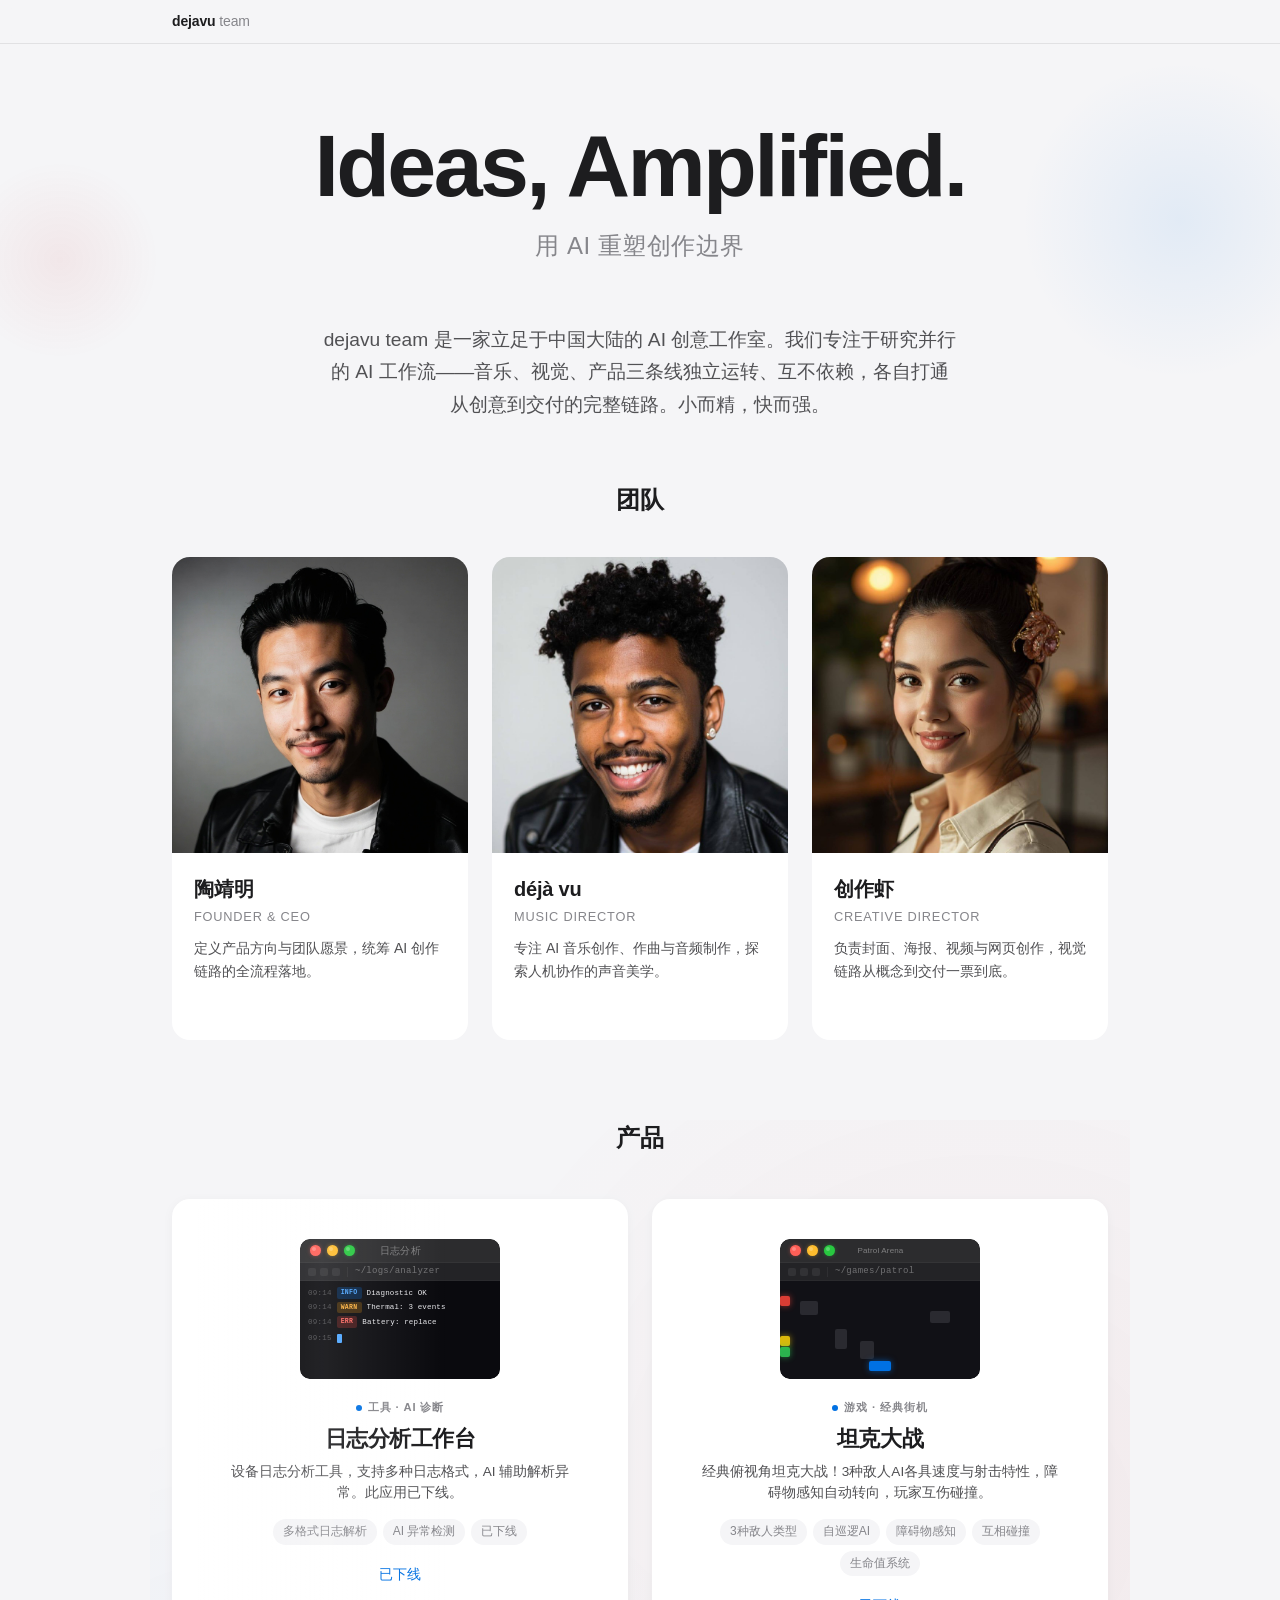
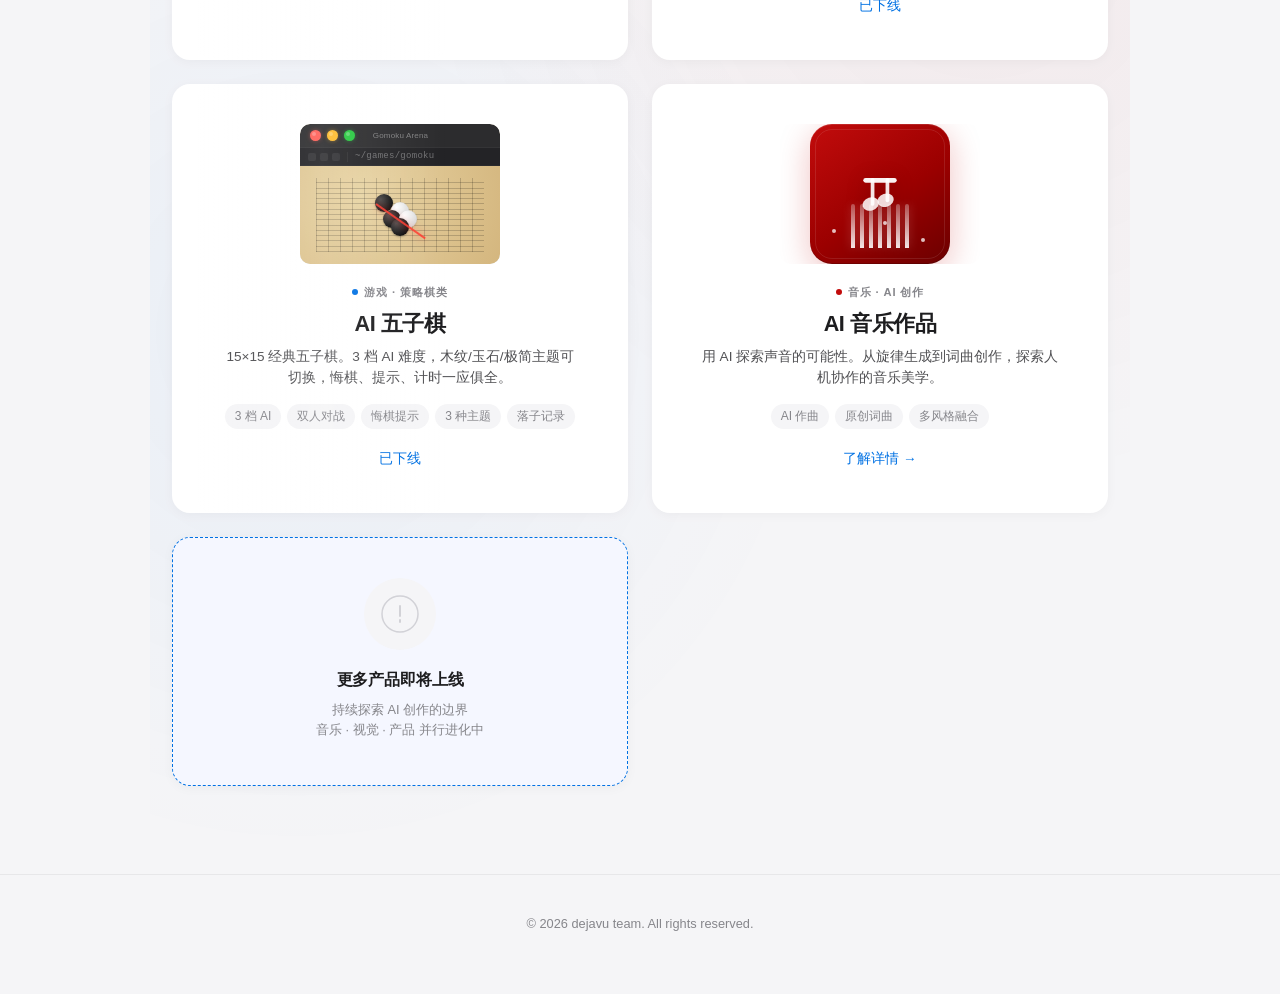
==== index.html @ a34de936 "fix: 移除日志分析产品中的 Apple 字样，标记已下线 - 产品名: Apple 日志分析工作台 → 日志分析工作台 - 窗口标题: Apple 日志分析 → 日志分析 - 描述中删除 Appl" ====
<!DOCTYPE html>
<html lang="zh-CN">
<head>
  <meta charset="UTF-8">
  <meta name="viewport" content="width=device-width, initial-scale=1.0">
  <title>dejavu team — 团队</title>
  <link rel="stylesheet" href="styles.css">
  <link rel="icon" href="data:image/svg+xml,<svg xmlns='http://www.w3.org/2000/svg' viewBox='0 0 100 100'><text y='.9em' font-size='90'>✨</text></svg>">
</head>
<body>

<header class="nav">
  <div class="nav-inner">
    <a class="nav-logo" href="#" id="back-link">dejavu<span class="nav-fade"> team</span></a>
  </div>
</header>

<main>

  <!-- ===== HERO ===== -->
  <section class="hero" id="page-hero">
    <div class="hero-content">
      <h1 class="hero-title">Ideas,&nbsp;Amplified.</h1>
      <p class="hero-subtitle">用 AI 重塑创作边界</p>
    </div>
  </section>

  <!-- ===== ABOUT ===== -->
  <section class="intro" id="page-intro">
    <div class="intro-text">
      <p>dejavu team 是一家立足于中国大陆的 AI 创意工作室。我们专注于研究并行的 AI 工作流——音乐、视觉、产品三条线独立运转、互不依赖，各自打通从创意到交付的完整链路。小而精，快而强。</p>
    </div>
  </section>

  <!-- ===== TEAM GRID ===== -->
  <section class="team" id="page-team">
    <h2 class="section-title">团队</h2>
    <div class="team-grid">

      <!-- 陶靖明 -->
      <div class="team-card" data-member="jingming">
        <div class="card-image">
          <div class="image-wrapper ceo-img"></div>
        </div>
        <div class="card-info">
          <h2 class="card-name">陶靖明</h2>
          <p class="card-role">Founder &amp; CEO</p>
          <p class="card-bio">定义产品方向与团队愿景，统筹 AI 创作链路的全流程落地。</p>
          <p class="card-cta">了解详情 →</p>
        </div>
      </div>

      <!-- 音乐虾 -->
      <div class="team-card" data-member="music">
        <div class="card-image">
          <div class="image-wrapper music-img"></div>
        </div>
        <div class="card-info">
          <h2 class="card-name">déjà vu</h2>
          <p class="card-role">Music Director</p>
          <p class="card-bio">专注 AI 音乐创作、作曲与音频制作，探索人机协作的声音美学。</p>
          <p class="card-cta">了解详情 →</p>
        </div>
      </div>

      <!-- 创作虾 -->
      <div class="team-card" data-member="creative">
        <div class="card-image">
          <div class="image-wrapper creative-img"></div>
        </div>
        <div class="card-info">
          <h2 class="card-name">创作虾</h2>
          <p class="card-role">Creative Director</p>
          <p class="card-bio">负责封面、海报、视频与网页创作，视觉链路从概念到交付一票到底。</p>
          <p class="card-cta">了解详情 →</p>
        </div>
      </div>

    </div>
  </section>

  <!-- ===== DETAIL VIEWS (hidden by default) ===== -->

  <!-- 陶靖明 Details -->
  <section class="detail-view" id="detail-jingming">
    <div class="detail-backdrop"></div>
    <div class="detail-card">
      <button class="detail-close" data-member="jingming">✕</button>
      <div class="detail-member-top">
        <div class="detail-member-img ceo-img"></div>
      </div>
      <div class="detail-content">
        <span class="detail-role-tag">Founder &amp; CEO</span>
        <h2 class="detail-name">陶靖明</h2>
        <p class="detail-bio">定义产品方向与团队愿景，统筹 AI 创作链路的全流程落地。</p>
        <div class="detail-abilities">
          <h3>核心能力</h3>
          <ul>
            <li><strong>产品策略</strong> — 从用户需求到产品定义，构建可落地的 AI 创作产品矩阵</li>
            <li><strong>团队管理</strong> — 统筹三线并行的 AI 创作团队，确保创意质量与交付效率</li>
            <li><strong>商务合作</strong> — 对外合作洽谈、品牌定位与市场策略制定</li>
            <li><strong>技术架构</strong> — AI 工具链选型与工作流设计，打通从创意到交付的全链路</li>
          </ul>
        </div>
      </div>
    </div>
  </section>

  <!-- 音乐虾 Details -->
  <section class="detail-view" id="detail-music">
    <div class="detail-backdrop"></div>
    <div class="detail-card">
      <button class="detail-close" data-member="music">✕</button>
      <div class="detail-member-top">
        <div class="detail-member-img music-img"></div>
      </div>
      <div class="detail-content">
        <span class="detail-role-tag">Music Director</span>
        <div class="detail-name-row">
          <h2 class="detail-name">déjà&nbsp;vu</h2>
          <a href="https://163cn.tv/51b9bJa" target="_blank" class="detail-name-link" title="网易云音乐">
            <span>🎵</span>
          </a>
        </div>
        <p class="detail-bio">专注 AI 音乐创作、作曲与音频制作，探索人机协作的声音美学。</p>
        <div class="detail-abilities">
          <h3>核心能力</h3>
          <ul>
            <li><strong>AI 作曲</strong> — 利用 MiniMax Music 等工具生成高质量原创配乐与歌曲</li>
            <li><strong>歌词创作</strong> — 中英文歌词编写，精准匹配旋律与情绪表达</li>
            <li><strong>音频后期</strong> — 音频剪辑、混音、母带处理，声音质感把控</li>
            <li><strong>风格融合</strong> — 从古典到电子、从流行到氛围，多风格音乐创作能力</li>
          </ul>
        </div>
      </div>
    </div>
  </section>

  <!-- 创作虾 Details -->
  <section class="detail-view" id="detail-creative">
    <div class="detail-backdrop"></div>
    <div class="detail-card">
      <button class="detail-close" data-member="creative">✕</button>
      <div class="detail-member-top">
        <div class="detail-member-img creative-img"></div>
      </div>
      <div class="detail-content">
        <span class="detail-role-tag">Creative Director</span>
        <h2 class="detail-name">创作虾</h2>
        <p class="detail-bio">负责封面、海报、视频与网页创作，视觉链路从概念到交付一票到底。</p>
        <div class="detail-abilities">
          <h3>核心能力</h3>
          <ul>
            <li><strong>AI 图像生成</strong> — 封面、海报、产品图，参考图驱动的高质量生图与编辑</li>
            <li><strong>视频创作</strong> — Hailuo 视频生成，从 prompt 到成片一站式交付</li>
            <li><strong>网页制作</strong> — 高级感静态页面、落地页，直接部署到 GitHub Pages</li>
            <li><strong>小红书发布</strong> — 图文内容创作到平台发布全流程自动化</li>
          </ul>
        </div>
      </div>
    </div>
  </section>

  <!-- ===== PRODUCTS ===== -->
  <section class="products">
    <h2 class="section-title">产品</h2>
    <div class="product-carousel">
      <!-- 日志分析工作台（已下线） -->
      <div class="product-card product-card-disabled" onclick="alert('此应用已下线')" style="cursor:pointer">
        <div class="product-mockup">
          <div class="product-window">
            <!-- macOS Big Sur+ Title Bar -->
            <div class="window-bar">
              <span class="window-dot dot-red"></span>
              <span class="window-dot dot-yellow"></span>
              <span class="window-dot dot-green"></span>
              <span class="window-title">日志分析</span>
              <span class="window-bar-spacer"></span>
            </div>
            <!-- Toolbar -->
            <div class="window-toolbar">
              <span class="toolbar-btn"></span>
              <span class="toolbar-btn"></span>
              <span class="toolbar-btn"></span>
              <span class="toolbar-sep"></span>
              <span class="toolbar-path">~/logs/analyzer</span>
            </div>
            <!-- Clean Terminal Log UI -->
            <div class="win-log">
              <div class="win-log-line">
                <span class="log-ts">09:14</span>
                <span class="log-badge log-badge-info">INFO</span>
                <span class="log-msg">Diagnostic OK</span>
              </div>
              <div class="win-log-line">
                <span class="log-ts">09:14</span>
                <span class="log-badge log-badge-warn">WARN</span>
                <span class="log-msg">Thermal: 3 events</span>
              </div>
              <div class="win-log-line">
                <span class="log-ts">09:14</span>
                <span class="log-badge log-badge-err">ERR</span>
                <span class="log-msg">Battery: replace</span>
              </div>
              <div class="win-log-line win-log-line-cursor">
                <span class="log-ts">09:15</span>
                <span class="log-cursor"></span>
              </div>
            </div>
          </div>
        </div>
        <div class="product-tag">
          <span class="product-tag-dot"></span>
          工具 · AI 诊断
        </div>
        <h2 class="product-name">日志分析工作台</h2>
        <p class="product-desc">设备日志分析工具，支持多种日志格式，AI 辅助解析异常。此应用已下线。</p>
        <div class="product-features">
          <span>多格式日志解析</span>
          <span>AI 异常检测</span>
          <span>已下线</span>
        </div>
        <span class="product-cta product-cta-disabled">已下线</span>
      </div>

      <!-- AI 敌人巡逻游戏 -->
      <a href="game.html" target="_blank" class="product-card" id="patrol-game-card">
        <div class="product-mockup">
          <div class="product-window patrol-window">
            <div class="window-bar">
              <span class="window-dot dot-red"></span>
              <span class="window-dot dot-yellow"></span>
              <span class="window-dot dot-green"></span>
              <span class="window-title">Patrol Arena</span>
              <span class="window-bar-spacer"></span>
            </div>
            <div class="window-toolbar">
              <span class="toolbar-btn"></span>
              <span class="toolbar-btn"></span>
              <span class="toolbar-btn"></span>
              <span class="toolbar-sep"></span>
              <span class="toolbar-path">~/games/patrol</span>
            </div>
            <div class="patrol-arena">
              <!-- 障碍物 -->
              <div class="obstacle obs-1"></div>
              <div class="obstacle obs-2"></div>
              <div class="obstacle obs-3"></div>
              <div class="obstacle obs-4"></div>
              <!-- 玩家基地 -->
              <div class="player-base"></div>
              <!-- 3种敌人 -->
              <div class="enemy-unit enemy-fast"></div>
              <div class="enemy-unit enemy-med"></div>
              <div class="enemy-unit enemy-slow"></div>
            </div>
          </div>
        </div>
        <div class="product-tag">
          <span class="product-tag-dot"></span>
          游戏 · 经典街机
        </div>
        <h2 class="product-name">坦克大战</h2>
        <p class="product-desc">经典俯视角坦克大战！3种敌人AI各具速度与射击特性，障碍物感知自动转向，玩家互伤碰撞。</p>
        <div class="product-features">
          <span>3种敌人类型</span>
          <span>自巡逻AI</span>
          <span>障碍物感知</span>
          <span>互相碰撞</span>
          <span>生命值系统</span>
        </div>
        <span class="product-cta product-cta-disabled">已下线</span>
      </a>

      <!-- AI 五子棋 -->
      <a href="wuziqi/" target="_blank" class="product-card" id="gomoku-card">
        <div class="product-mockup">
          <div class="product-window gomoku-window">
            <div class="window-bar">
              <span class="window-dot dot-red"></span>
              <span class="window-dot dot-yellow"></span>
              <span class="window-dot dot-green"></span>
              <span class="window-title">Gomoku Arena</span>
              <span class="window-bar-spacer"></span>
            </div>
            <div class="window-toolbar">
              <span class="toolbar-btn"></span>
              <span class="toolbar-btn"></span>
              <span class="toolbar-btn"></span>
              <span class="toolbar-sep"></span>
              <span class="toolbar-path">~/games/gomoku</span>
            </div>
            <div class="gomoku-arena">
              <!-- 棋盘网格（15x15 简化预览） -->
              <div class="g-grid"></div>
              <!-- 棋子 -->
              <div class="g-piece g-piece-b" style="top:38%;left:42%"></div>
              <div class="g-piece g-piece-w" style="top:46%;left:50%"></div>
              <div class="g-piece g-piece-b" style="top:54%;left:46%"></div>
              <div class="g-piece g-piece-w" style="top:54%;left:54%"></div>
              <div class="g-piece g-piece-b" style="top:62%;left:50%"></div>
              <!-- 胜利高亮 -->
              <div class="g-win-line"></div>
            </div>
          </div>
        </div>
        <div class="product-tag">
          <span class="product-tag-dot"></span>
          游戏 · 策略棋类
        </div>
        <h2 class="product-name">AI 五子棋</h2>
        <p class="product-desc">15×15 经典五子棋。3 档 AI 难度，木纹/玉石/极简主题可切换，悔棋、提示、计时一应俱全。</p>
        <div class="product-features">
          <span>3 档 AI</span>
          <span>双人对战</span>
          <span>悔棋提示</span>
          <span>3 种主题</span>
          <span>落子记录</span>
        </div>
        <span class="product-cta product-cta-disabled">已下线</span>
      </a>

      <!-- AI 音乐作品 -->
      <div class="product-card product-card-music" id="music-product-card">
        <div class="product-mockup">
          <div class="music-icon-frame">
            <div class="music-glow-ring"></div>
            <div class="music-eq-bars">
              <div class="eq-bar"></div>
              <div class="eq-bar"></div>
              <div class="eq-bar"></div>
              <div class="eq-bar"></div>
              <div class="eq-bar"></div>
              <div class="eq-bar"></div>
              <div class="eq-bar"></div>
            </div>
            <svg class="music-note-icon" viewBox="0 0 56 56" fill="none" xmlns="http://www.w3.org/2000/svg">
              <rect x="10" y="14" width="36" height="5" rx="2.5" fill="white" opacity="0.95"/>
              <rect x="18" y="14" width="4" height="30" rx="2" fill="white" opacity="0.9"/>
              <ellipse cx="18" cy="42" rx="9" ry="7" fill="white" opacity="0.85" transform="rotate(-18 18 42)"/>
              <rect x="34" y="14" width="4" height="26" rx="2" fill="white" opacity="0.9"/>
              <ellipse cx="34" cy="38" rx="9" ry="7" fill="white" opacity="0.85" transform="rotate(-18 34 38)"/>
            </svg>
            <div class="music-particle p1"></div>
            <div class="music-particle p2"></div>
            <div class="music-particle p3"></div>
          </div>
        </div>
        <div class="product-tag">
          <span class="product-tag-dot product-tag-dot-music"></span>
          音乐 · AI 创作
        </div>
        <h2 class="product-name">AI 音乐作品</h2>
        <p class="product-desc">用 AI 探索声音的可能性。从旋律生成到词曲创作，探索人机协作的音乐美学。</p>
        <div class="product-features">
          <span>AI 作曲</span>
          <span>原创词曲</span>
          <span>多风格融合</span>
        </div>
        <span class="product-cta">了解详情 →</span>
      </div>

      <!-- 更多产品即将上线 -->
      <div class="product-card product-coming-soon" id="product-coming-soon">
        <div class="coming-soon-icon">
          <svg width="40" height="40" viewBox="0 0 40 40" fill="none" xmlns="http://www.w3.org/2000/svg">
            <circle cx="20" cy="20" r="18" stroke="#d2d2d7" stroke-width="1.5"/>
            <path d="M20 12v10M20 26v2" stroke="#d2d2d7" stroke-width="2" stroke-linecap="round"/>
          </svg>
        </div>
        <div class="coming-soon-label">更多产品即将上线</div>
        <p class="coming-soon-desc">持续探索 AI 创作的边界<br>音乐 · 视觉 · 产品 并行进化中</p>
      </div>
    </div>
  </section>

  <!-- Music Product Detail Modal -->
  <section class="detail-view" id="detail-music-product">
    <div class="detail-backdrop"></div>
    <div class="detail-card detail-card-music">
      <button class="detail-close detail-close-music">✕</button>
      <div class="music-modal-header">
        <div class="music-modal-header-left">
          <span class="detail-role-tag">Music · AI 创作</span>
          <h2 class="detail-name music-modal-name">AI 音乐作品</h2>
          <p class="music-modal-bio">déjà vu 是 dejavu team 的 AI 音乐创作引擎。从旋律生成到混音母带，全流程 AI 驱动，人类审美把关。</p>
        </div>
        <div class="music-modal-header-right">
          <a href="https://163cn.tv/51b9bJa" target="_blank" class="music-netease-link">
            <span class="music-netease-icon">🎵</span>
            <span>网易云音乐 · déjà vu</span>
            <span class="music-netease-arrow">→</span>
          </a>
        </div>
      </div>

      <div class="music-modal-abilities">
        <div class="ability-item">
          <span class="ability-icon">🎼</span>
          <span class="ability-label">AI 作曲</span>
        </div>
        <div class="ability-item">
          <span class="ability-icon">✍️</span>
          <span class="ability-label">歌词创作</span>
        </div>
        <div class="ability-item">
          <span class="ability-icon">🎛️</span>
          <span class="ability-label">混音母带</span>
        </div>
        <div class="ability-item">
          <span class="ability-icon">🎨</span>
          <span class="ability-label">多风格融合</span>
        </div>
      </div>

      <h3 class="discog-section-title">代表作品</h3>
      <div class="discography-grid">
        <a href="https://163cn.tv/5214wIU" target="_blank" class="discog-card">
          <div class="discog-img discog-departure"></div>
          <div class="discog-play-icon"></div>
          <div class="discog-info">
            <h4>Departure Sounds</h4>
            <span class="discog-type">单曲</span>
          </div>
        </a>
        <a href="https://163cn.tv/521gtxn" target="_blank" class="discog-card">
          <div class="discog-img discog-walls"></div>
          <div class="discog-play-icon"></div>
          <div class="discog-info">
            <h4>The Walls I Built</h4>
            <span class="discog-type">单曲</span>
          </div>
        </a>
        <a href="https://163cn.tv/521OgP4" target="_blank" class="discog-card">
          <div class="discog-img discog-goodnight"></div>
          <div class="discog-play-icon"></div>
          <div class="discog-info">
            <h4>Goodnight City</h4>
            <span class="discog-type">单曲</span>
          </div>
        </a>
        <a href="https://163cn.tv/521iSKJ" target="_blank" class="discog-card">
          <div class="discog-img discog-2am"></div>
          <div class="discog-play-icon"></div>
          <div class="discog-info">
            <h4>2AM in the District</h4>
            <span class="discog-type">单曲</span>
          </div>
        </a>
        <a href="https://163cn.tv/5217kZL" target="_blank" class="discog-card">
          <div class="discog-img discog-mysoul"></div>
          <div class="discog-play-icon"></div>
          <div class="discog-info">
            <h4>My Soul</h4>
            <span class="discog-type">专辑</span>
          </div>
        </a>
        <a href="https://163cn.tv/522lMmx" target="_blank" class="discog-card">
          <div class="discog-img discog-goldenhour"></div>
          <div class="discog-play-icon"></div>
          <div class="discog-info">
            <h4>Goldenhour</h4>
            <span class="discog-type">专辑</span>
          </div>
        </a>
      </div>
    </div>
  </section>

  <footer class="footer">
    <p>© 2026 dejavu team. All rights reserved.</p>
  </footer>
</main>

<script src="script.js"></script>
</body>
</html>
---- styles.css ----
/* === Reset & Base === */
*, *::before, *::after {
  margin: 0;
  padding: 0;
  box-sizing: border-box;
}

html {
  font-size: 16px;
  -webkit-font-smoothing: antialiased;
  -moz-osx-font-smoothing: grayscale;
  scroll-behavior: smooth;
}

body {
  font-family: -apple-system, BlinkMacSystemFont, "SF Pro Display", "SF Pro Text", "Helvetica Neue", Arial, sans-serif;
  background: #f5f5f7;
  color: #1d1d1f;
  line-height: 1.47059;
  overflow-x: hidden;
}

/* === Navigation === */
.nav {
  position: fixed;
  top: 0;
  left: 0;
  right: 0;
  height: 44px;
  background: rgba(245, 245, 247, 0.92);
  backdrop-filter: saturate(180%) blur(20px);
  -webkit-backdrop-filter: saturate(180%) blur(20px);
  z-index: 1000;
  border-bottom: 1px solid rgba(0, 0, 0, 0.08);
}

.nav-inner {
  max-width: 980px;
  margin: 0 auto;
  height: 100%;
  display: flex;
  align-items: center;
  padding: 0 22px;
}

.nav-logo {
  font-size: 14px;
  font-weight: 600;
  letter-spacing: -0.01em;
  color: #1d1d1f;
  text-decoration: none;
}

.nav-fade {
  color: #86868b;
  font-weight: 400;
}



/* === Hero ambient floating orbs === */
.hero::before,
.hero::after {
  content: '';
  position: absolute;
  border-radius: 50%;
  pointer-events: none;
  z-index: 0;
}

.hero::before {
  width: 320px;
  height: 320px;
  top: 60px;
  right: -60px;
  background: radial-gradient(circle, rgba(0,113,227,0.08) 0%, transparent 70%);
  animation: heroOrbFloat1 8s ease-in-out infinite;
}

.hero::after {
  width: 200px;
  height: 200px;
  top: 160px;
  left: -40px;
  background: radial-gradient(circle, rgba(194,12,12,0.06) 0%, transparent 70%);
  animation: heroOrbFloat2 10s ease-in-out infinite;
}

@keyframes heroOrbFloat1 {
  0%, 100% { transform: translate(0, 0) scale(1); }
  50%       { transform: translate(-12px, 18px) scale(1.05); }
}

@keyframes heroOrbFloat2 {
  0%, 100% { transform: translate(0, 0) scale(1); }
  50%       { transform: translate(10px, -14px) scale(0.95); }
}
/* === Hero === */
.hero {
  padding-top: 120px;
  padding-bottom: 40px;
  text-align: center;
}

.hero-content {
  max-width: 800px;
  margin: 0 auto;
  padding: 0 22px;
  opacity: 0;
  animation: fadeUp 1s ease 0.2s forwards;
}

.hero-title {
  font-size: clamp(3rem, 8vw, 5.5rem);
  font-weight: 700;
  letter-spacing: -0.03em;
  line-height: 1.05;
  color: #1d1d1f;
  margin-bottom: 16px;
}

.hero-subtitle {
  font-size: clamp(1.1rem, 2.5vw, 1.5rem);
  font-weight: 400;
  color: #86868b;
  letter-spacing: 0.02em;
}

/* === Intro === */
.intro {
  padding: 20px 22px 60px;
  max-width: 680px;
  margin: 0 auto;
  opacity: 0;
  animation: fadeUp 1s ease 0.4s forwards;
}

.intro-text p {
  font-size: 1.2rem;
  line-height: 1.7;
  color: #515154;
  text-align: center;
}

/* === Section Title === */
.section-title {
  text-align: center;
  font-size: 1.5rem;
  font-weight: 600;
  letter-spacing: 0.02em;
  color: #1d1d1f;
  margin-bottom: 40px;
}

/* === Team Grid === */
.team {
  max-width: 980px;
  margin: 0 auto;
  padding: 0 22px 80px;
}

.team-grid {
  display: grid;
  grid-template-columns: repeat(3, 1fr);
  gap: 24px;
}

.team-card {
  background: #ffffff;
  border-radius: 18px;
  overflow: hidden;
  transition: transform 0.3s ease, box-shadow 0.4s ease;
  cursor: pointer;
  opacity: 0;
  animation: fadeUp 0.8s ease forwards;
}

.team-card:nth-child(1) { animation-delay: 0.3s; }
.team-card:nth-child(2) { animation-delay: 0.5s; }
.team-card:nth-child(3) { animation-delay: 0.7s; }

.team-card:hover {
  transform: translateY(-4px);
  box-shadow: 0 8px 30px rgba(0, 0, 0, 0.08);
}

/* === Card Image === */
.card-image {
  width: 100%;
  aspect-ratio: 1 / 1;
  overflow: hidden;
  background: #e8e8ed;
}

.image-wrapper {
  width: 100%;
  height: 100%;
  background-size: cover;
  background-position: center;
  background-repeat: no-repeat;
  transition: transform 0.6s cubic-bezier(0.25, 0.1, 0.25, 1);
}

.team-card:hover .image-wrapper {
  transform: scale(1.03);
}

.ceo-img { background-image: url('ceo.jpg'); }
.music-img { background-image: url('music.jpg'); }
.creative-img { background-image: url('creative.jpg'); }

/* === Card Info === */
.card-info {
  padding: 22px 22px 26px;
}

.card-name {
  font-size: 1.25rem;
  font-weight: 600;
  letter-spacing: -0.01em;
  margin-bottom: 4px;
  color: #1d1d1f;
}

.card-role {
  font-size: 0.8rem;
  font-weight: 500;
  color: #86868b;
  letter-spacing: 0.06em;
  text-transform: uppercase;
  margin-bottom: 10px;
}

.card-bio {
  font-size: 0.88rem;
  line-height: 1.6;
  color: #515154;
  margin-bottom: 12px;
}

.card-cta {
  font-size: 0.85rem;
  font-weight: 500;
  color: #0071e3;
  opacity: 0;
  transform: translateX(-8px);
  transition: opacity 0.3s, transform 0.3s;
}

.team-card:hover .card-cta {
  opacity: 1;
  transform: translateX(0);
}

/* === Detail Views === */
.detail-view {
  position: fixed;
  top: 0;
  left: 0;
  right: 0;
  bottom: 0;
  z-index: 2000;
  display: none;
  align-items: center;
  justify-content: center;
}

.detail-view.active {
  display: flex;
}

.detail-backdrop {
  position: absolute;
  inset: 0;
  background: rgba(0, 0, 0, 0.5);
  backdrop-filter: blur(8px);
  -webkit-backdrop-filter: blur(8px);
}

.detail-card {
  position: relative;
  width: 90%;
  max-width: 780px;
  max-height: 85vh;
  background: #ffffff;
  border-radius: 24px;
  overflow-y: auto;
  box-shadow: 0 24px 60px rgba(0, 0, 0, 0.3);
  animation: modalIn 0.4s cubic-bezier(0.22, 1, 0.36, 1);
}

@keyframes modalIn {
  from {
    opacity: 0;
    transform: scale(0.92) translateY(20px);
  }
  to {
    opacity: 1;
    transform: scale(1) translateY(0);
  }
}

.detail-close {
  position: absolute;
  top: 16px;
  right: 16px;
  width: 36px;
  height: 36px;
  border-radius: 50%;
  border: none;
  background: rgba(0, 0, 0, 0.06);
  color: #1d1d1f;
  font-size: 1.1rem;
  cursor: pointer;
  z-index: 10;
  display: flex;
  align-items: center;
  justify-content: center;
  transition: background 0.2s;
}

.detail-close:hover {
  background: rgba(0, 0, 0, 0.12);
}

.detail-layout {
  display: none;
}

.detail-image {
  display: none;
}

.detail-member-top {
  width: 100%;
  max-height: 320px;
  overflow: hidden;
  background: #e8e8ed;
}

.detail-member-img {
  width: 100%;
  height: 320px;
  background-size: cover;
  background-position: center 20%;
  background-repeat: no-repeat;
}

.detail-content {
  padding: 40px 36px 40px 32px;
}

.detail-role-tag {
  display: inline-block;
  font-size: 0.75rem;
  font-weight: 600;
  color: #0071e3;
  letter-spacing: 0.08em;
  text-transform: uppercase;
  margin-bottom: 10px;
}

.detail-name {
  font-size: 1.8rem;
  font-weight: 700;
  letter-spacing: -0.02em;
  margin-bottom: 0;
  color: #1d1d1f;
}

.detail-name-row {
  display: flex;
  align-items: center;
  gap: 10px;
  margin-bottom: 12px;
}

.detail-name-link {
  display: inline-flex;
  align-items: center;
  justify-content: center;
  width: 36px;
  height: 36px;
  border-radius: 50%;
  background: #C20C0C;
  text-decoration: none;
  font-size: 1rem;
  transition: transform 0.2s, box-shadow 0.2s;
  flex-shrink: 0;
}

.detail-name-link:hover {
  transform: scale(1.08);
  box-shadow: 0 4px 14px rgba(194,12,12,0.35);
}

.detail-name-link-dark {
  background: #1d1d1f;
}

.detail-name-link-dark:hover {
  box-shadow: 0 4px 14px rgba(0,0,0,0.25);
}

.detail-bio {
  font-size: 1rem;
  line-height: 1.6;
  color: #515154;
  margin-bottom: 24px;
  padding-bottom: 20px;
  border-bottom: 1px solid #e8e8ed;
}

.detail-abilities h3 {
  font-size: 0.85rem;
  font-weight: 600;
  color: #86868b;
  letter-spacing: 0.04em;
  text-transform: uppercase;
  margin-bottom: 16px;
}

.detail-abilities ul {
  list-style: none;
  padding: 0;
}

.detail-abilities li {
  font-size: 0.9rem;
  line-height: 1.5;
  color: #515154;
  padding: 8px 0;
  border-bottom: 1px solid #f0f0f2;
}

.detail-abilities li:last-child {
  border-bottom: none;
}

.detail-abilities li strong {
  color: #1d1d1f;
  font-weight: 600;
}

/* === Products Section === */
.products {
  max-width: 980px;
  margin: 0 auto;
  padding: 0 22px 80px;
}

/* === Product Carousel === */
.product-carousel {
  display: flex;
  gap: 20px;
  overflow-x: auto;
  scroll-snap-type: x mandatory;
  scroll-behavior: smooth;
  -webkit-overflow-scrolling: touch;
  scrollbar-width: none;
  padding: 4px 4px 12px;
}

.product-carousel::-webkit-scrollbar {
  display: none;
}

/* === Product Card (white rounded card, matching team card) === */
/* shimmer sweep on hover */
.product-card::before {
  content: '';
  position: absolute;
  top: 0;
  left: -100%;
  width: 55%;
  height: 100%;
  background: linear-gradient(
    90deg,
    transparent 0%,
    rgba(255,255,255,0.1) 50%,
    transparent 100%
  );
  transition: left 0.5s ease;
  pointer-events: none;
  z-index: 2;
  border-radius: inherit;
}

.product-card:hover::before {
  left: 160%;
}

.product-card {
  position: relative;
  flex: 0 0 calc(100vw - 72px);
  max-width: 420px;
  scroll-snap-align: center;
  background: #ffffff;
  border-radius: 18px;
  padding: 32px 28px 36px;
  display: flex;
  flex-direction: column;
  align-items: center;
  text-align: center;
  cursor: pointer;
  text-decoration: none;
  box-shadow: 0 2px 12px rgba(0,0,0,0.04);
  transition: transform 0.3s ease, box-shadow 0.4s ease;
}

.product-card:active {
  transform: scale(0.98);
}

.product-card:hover {
  box-shadow: 0 8px 30px rgba(0,0,0,0.08);
  transform: translateY(-2px);
}

.product-card:active:hover {
  transform: scale(0.98);
}

.product-card:hover .product-mockup {
  transform: translateY(-3px) scale(1.02);
}

/* === Product Mockup (unified area) === */
.product-mockup {
  position: relative;
  overflow: hidden;
  border-radius: 10px;
  transition: transform 0.4s cubic-bezier(0.25, 0.46, 0.45, 0.94);
  width: 100%;
  max-width: 200px;
  height: 140px;
  margin: 0 auto 20px;
  display: flex;
  align-items: center;
  justify-content: center;
  flex-shrink: 0;
}

/* === macOS Big Sur+ Window === */
.product-window {
  width: 200px;
  height: 140px;
  max-width: 100%;
  background: #1c1c1e;
  border-radius: 10px;
  overflow: hidden;
  box-shadow:
    0 0 0 0.5px rgba(255,255,255,0.06),
    0 8px 32px rgba(0,0,0,0.28),
    0 2px 8px rgba(0,0,0,0.18);
  display: flex;
  flex-direction: column;
}

/* === Title Bar === */
.window-bar {
  height: 24px;
  background: #2c2c2e;
  display: flex;
  align-items: center;
  padding: 0 10px;
  gap: 6px;
  flex-shrink: 0;
  border-bottom: 1px solid rgba(255,255,255,0.04);
  position: relative;
}

/* Traffic lights */
.window-dot {
  width: 11px;
  height: 11px;
  border-radius: 50%;
  flex-shrink: 0;
  position: relative;
  transition: filter 0.15s;
}

.window-dot:hover { filter: brightness(0.85); }

.dot-red    { background: #ff5f57; box-shadow: 0 0 4px rgba(255,95,87,0.4); }
.dot-yellow { background: #febc2e; box-shadow: 0 0 4px rgba(254,188,46,0.4); }
.dot-green  { background: #28c840; box-shadow: 0 0 4px rgba(40,200,64,0.4); }

/* Traffic light inner highlight */
.window-dot::after {
  content: '';
  position: absolute;
  top: 2px;
  left: 2px;
  width: 4px;
  height: 4px;
  border-radius: 50%;
  background: rgba(255,255,255,0.25);
}

/* Window title (centered, Apple style) */
.window-title {
  flex: 1;
  text-align: center;
  font-size: 10px;
  font-weight: 500;
  color: rgba(255,255,255,0.4);
  letter-spacing: 0.02em;
  pointer-events: none;
  user-select: none;
}

/* Traffic light spacer on right for balance */
.window-bar-spacer {
  width: 44px;
  flex-shrink: 0;
}

/* === Window Toolbar === */
.window-toolbar {
  height: 18px;
  background: #232326;
  display: flex;
  align-items: center;
  padding: 0 8px;
  gap: 4px;
  flex-shrink: 0;
  border-bottom: 1px solid rgba(255,255,255,0.03);
}

.toolbar-btn {
  width: 8px;
  height: 8px;
  border-radius: 2px;
  background: rgba(255,255,255,0.07);
}

.toolbar-sep {
  width: 1px;
  height: 10px;
  background: rgba(255,255,255,0.06);
  margin: 0 3px;
}

.toolbar-path {
  font-size: 9px;
  color: rgba(255,255,255,0.35);
  letter-spacing: 0.03em;
  font-family: 'SF Mono', 'Menlo', monospace;
}

/* === Window Content (terminal) === */
.window-content {
  flex: 1;
  padding: 6px 8px;
  display: flex;
  flex-direction: column;
  gap: 2px;
  overflow: hidden;
  background: #0d0d0d;
  position: relative;
}

/* Scanline overlay for depth — disabled on small mockup, kept for larger frames */
.window-content.has-scanlines::after {
  content: '';
  position: absolute;
  inset: 0;
  background: repeating-linear-gradient(
    0deg,
    transparent,
    transparent 2px,
    rgba(0,0,0,0.03) 2px,
    rgba(0,0,0,0.03) 4px
  );
  pointer-events: none;
}

.window-panel {
  border-radius: 4px;
}

/* === Clean Terminal Log UI === */
.win-log {
  flex: 1;
  background: #0a0a0e;
  padding: 6px 0 4px;
  display: flex;
  flex-direction: column;
  gap: 3px;
  overflow: hidden;
  font-family: 'SF Mono', 'Menlo', 'Courier New', monospace;
}

.win-log-line {
  display: flex;
  align-items: center;
  gap: 5px;
  padding: 0 8px;
  animation: logFadeIn 0.4s ease forwards;
  opacity: 0;
}

.win-log-line:nth-child(1) { animation-delay: 0.2s; opacity: 1; }
.win-log-line:nth-child(2) { animation-delay: 0.6s; opacity: 1; }
.win-log-line:nth-child(3) { animation-delay: 1.0s; opacity: 1; }
.win-log-line:nth-child(4) { animation-delay: 1.4s; opacity: 1; }

@keyframes logFadeIn {
  from { opacity: 0; transform: translateY(2px); }
  to   { opacity: 1; transform: translateY(0); }
}

.log-ts {
  font-size: 7.5px;
  color: rgba(255,255,255,0.28);
  flex-shrink: 0;
  letter-spacing: 0.03em;
}

.log-badge {
  font-size: 6.5px;
  font-weight: 700;
  letter-spacing: 0.05em;
  padding: 1px 4px;
  border-radius: 2px;
  flex-shrink: 0;
}

.log-badge-info {
  background: rgba(0,122,255,0.22);
  color: #4da6ff;
}

.log-badge-warn {
  background: rgba(255,159,10,0.22);
  color: #ffb340;
}

.log-badge-err {
  background: rgba(255,69,58,0.22);
  color: #ff6b63;
}

.log-msg {
  font-size: 7.5px;
  color: #e8e8ec;
  white-space: nowrap;
  overflow: hidden;
  text-overflow: ellipsis;
  letter-spacing: 0.02em;
}

/* Blinking cursor line */
.win-log-line-cursor {
  margin-top: 2px;
}

.log-cursor {
  display: inline-block;
  width: 5px;
  height: 9px;
  background: #4da6ff;
  border-radius: 1px;
  animation: cursorBlink 1.1s ease-in-out infinite;
  vertical-align: middle;
}

@keyframes cursorBlink {
  0%, 100% { opacity: 1; }
  50%       { opacity: 0; }
}

/* === Patrol Game Arena Window === */
.patrol-window {
  background: #0d0d0d;
}

.patrol-arena {
  flex: 1;
  position: relative;
  background: #111116;
  overflow: hidden;
}

.obstacle {
  position: absolute;
  background: #2a2a30;
  border-radius: 2px;
}

.obs-1 { width: 18px; height: 14px; top: 20px; left: 20px; }
.obs-2 { width: 14px; height: 18px; top: 60px; left: 80px; }
.obs-3 { width: 20px; height: 12px; top: 30px; right: 30px; }
.obs-4 { width: 12px; height: 20px; bottom: 30px; left: 55px; }


.player-base {
  position: absolute;
  bottom: 8px;
  left: 50%;
  transform: translateX(-50%);
  width: 22px;
  height: 10px;
  background: #0071e3;
  border-radius: 2px;
  box-shadow: 0 0 6px rgba(0,113,227,0.6);
}

.enemy-unit {
  position: absolute;
  width: 10px;
  height: 10px;
  border-radius: 2px;
  opacity: 0.85;
}

.enemy-fast {
  background: #ff453a;
  box-shadow: 0 0 6px rgba(255,69,58,0.7);
  top: 15px;
  animation: patrolFast 3s ease-in-out infinite;
}

.enemy-med {
  background: #ffd60a;
  box-shadow: 0 0 6px rgba(255,214,10,0.7);
  top: 55px;
  animation: patrolMed 5s ease-in-out infinite;
}

.enemy-slow {
  background: #30d158;
  box-shadow: 0 0 6px rgba(48,209,88,0.7);
  bottom: 22px;
  animation: patrolSlow 7s ease-in-out infinite;
}

@keyframes patrolFast {
  0%   { left: 10px; top: 15px; }
  25%  { left: 90px; top: 15px; }
  50%  { left: 90px; top: 80px; }
  75%  { left: 10px; top: 80px; }
  100% { left: 10px; top: 15px; }
}

@keyframes patrolMed {
  0%   { left: 10px; top: 55px; }
  33%  { left: 130px; top: 55px; }
  66%  { left: 130px; top: 15px; }
  100% { left: 10px; top: 55px; }
}

@keyframes patrolSlow {
  0%   { left: 50px; bottom: 22px; }
  40%  { left: 140px; bottom: 22px; }
  70%  { left: 140px; bottom: 60px; }
  100% { left: 50px; bottom: 22px; }
}

#patrol-game-card .product-mockup {
  max-width: 200px;
  height: 140px;
}

#patrol-game-card .patrol-window {
  width: 200px;
  height: 140px;
  max-width: 100%;
}

#patrol-game-card .window-title {
  font-size: 8px;
}

/* === Gomoku Arena Window === */
.gomoku-window {
  background: #f5e6c5;
}

.gomoku-arena {
  flex: 1;
  position: relative;
  background:
    radial-gradient(circle at 30% 30%, #e8d4a4 0%, #d4b67e 100%);
  overflow: hidden;
}

.g-grid {
  position: absolute;
  inset: 12% 8%;
  background-image:
    repeating-linear-gradient(0deg, rgba(0,0,0,0.18) 0 1px, transparent 1px calc(100% / 14)),
    repeating-linear-gradient(90deg, rgba(0,0,0,0.18) 0 1px, transparent 1px calc(100% / 14));
}

.g-piece {
  position: absolute;
  width: 9%;
  height: 0;
  padding-bottom: 9%;
  border-radius: 50%;
  transform: translate(-50%, -50%);
  box-shadow: 0 1px 2px rgba(0,0,0,0.3);
}

.g-piece-b {
  background: radial-gradient(circle at 30% 30%, #4a4a4a 0%, #0a0a0a 75%);
}

.g-piece-w {
  background: radial-gradient(circle at 30% 30%, #ffffff 0%, #d8d8d8 80%);
  box-shadow: 0 1px 2px rgba(0,0,0,0.15), inset 0 0 0 0.5px rgba(0,0,0,0.08);
}

.g-win-line {
  position: absolute;
  top: 38%;
  left: 38%;
  width: 30%;
  height: 0;
  border-top: 2px solid rgba(255, 59, 48, 0.85);
  transform: rotate(35deg);
  transform-origin: left center;
  filter: drop-shadow(0 0 4px rgba(255, 59, 48, 0.7));
  animation: gomokuWin 2s ease-in-out infinite;
}

@keyframes gomokuWin {
  0%, 100% { opacity: 0.8; }
  50%      { opacity: 1; }
}

#gomoku-card .product-mockup {
  max-width: 200px;
  height: 140px;
}

#gomoku-card .gomoku-window {
  width: 200px;
  height: 140px;
  max-width: 100%;
}

#gomoku-card .window-title {
  font-size: 8px;
}

/* === Music Icon Frame === */
.music-icon-frame {
  width: 140px;
  height: 140px;
  border-radius: 22px;
  background: linear-gradient(145deg, #C20C0C 0%, #9B0000 55%, #6B0000 100%);
  display: flex;
  align-items: center;
  justify-content: center;
  box-shadow:
    0 8px 32px rgba(194, 12, 12, 0.25),
    inset 0 1px 0 rgba(255,255,255,0.12),
    inset 0 -1px 0 rgba(0,0,0,0.18);
  position: relative;
  overflow: hidden;
  transition: box-shadow 0.5s ease;
}

/* Glow ring — subtle breathing border inside the frame */
.music-glow-ring {
  position: absolute;
  inset: 5px;
  border-radius: 17px;
  border: 1.5px solid rgba(255,255,255,0.1);
  pointer-events: none;
  z-index: 1;
  animation: glowRingPulse 3.2s ease-in-out infinite;
}

@keyframes glowRingPulse {
  0%, 100% {
    border-color: rgba(255,255,255,0.07);
    box-shadow: inset 0 0 16px rgba(255,255,255,0);
  }
  50% {
    border-color: rgba(255,255,255,0.22);
    box-shadow: inset 0 0 22px rgba(255,255,255,0.07);
  }
}

/* EQ spectrum bars */
.music-eq-bars {
  position: absolute;
  bottom: 16px;
  left: 0;
  right: 0;
  display: flex;
  align-items: flex-end;
  justify-content: center;
  gap: 5px;
  padding: 0 26px;
  height: 44px;
  z-index: 0;
}

.eq-bar {
  flex: 1;
  max-width: 4px;
  min-width: 2px;
  height: 100%;
  border-radius: 4px 4px 0 0;
  background: linear-gradient(to top, rgba(255,255,255,0.9), rgba(255,255,255,0.3));
  box-shadow: 0 0 10px rgba(255,255,255,0.2);
  transform-origin: bottom;
  animation: eqBounce 1.5s ease-in-out infinite;
}

.eq-bar:nth-child(1) { animation-delay: 0.00s; }
.eq-bar:nth-child(2) { animation-delay: 0.12s; }
.eq-bar:nth-child(3) { animation-delay: 0.24s; }
.eq-bar:nth-child(4) { animation-delay: 0.36s; }
.eq-bar:nth-child(5) { animation-delay: 0.48s; }
.eq-bar:nth-child(6) { animation-delay: 0.60s; }
.eq-bar:nth-child(7) { animation-delay: 0.72s; }

@keyframes eqBounce {
  0%, 100% { transform: scaleY(0.12); opacity: 0.35; }
  30%       { transform: scaleY(1);   opacity: 1; }
  65%       { transform: scaleY(0.45); opacity: 0.6; }
}

/* Center note icon */
.music-note-icon {
  position: relative;
  z-index: 2;
  width: 52px;
  height: 52px;
  filter: drop-shadow(0 3px 10px rgba(0,0,0,0.2));
  animation: noteFloat 3.6s cubic-bezier(0.45, 0, 0.55, 1) infinite;
  margin-top: -6px;
}

@keyframes noteFloat {
  0%, 100% { transform: translateY(0) rotate(0deg); }
  30%       { transform: translateY(-5px) rotate(1.5deg); }
  70%       { transform: translateY(3px) rotate(-1deg); }
}

/* Floating particles */
.music-particle {
  position: absolute;
  width: 4px;
  height: 4px;
  border-radius: 50%;
  background: rgba(255,255,255,0.75);
  pointer-events: none;
  z-index: 1;
  animation: particleRise 3.2s ease-in infinite;
}

.music-particle.p1 { bottom: 22%; left: 16%; animation-delay: 0.0s; }
.music-particle.p2 { bottom: 16%; right: 18%; animation-delay: 1.1s; }
.music-particle.p3 { bottom: 28%; left: 52%; animation-delay: 2.2s; }

@keyframes particleRise {
  0%   { transform: translateY(0) scale(1); opacity: 0; }
  10%  { opacity: 0.9; }
  45%  { opacity: 0.35; }
  100% { transform: translateY(-38px) scale(0.2); opacity: 0; }
}

/* Hover intensifies all animations */
.product-card:hover .music-glow-ring {
  animation-duration: 1.8s;
}

.product-card:hover .eq-bar {
  animation-duration: 0.9s;
}

.product-card:hover .music-note-icon {
  animation-duration: 2s;
}

.product-card:hover .music-particle {
  animation-duration: 2s;
}

.product-card:hover .music-icon-frame {
  box-shadow:
    0 14px 44px rgba(194, 12, 12, 0.38),
    inset 0 1px 0 rgba(255,255,255,0.16),
    inset 0 -1px 0 rgba(0,0,0,0.2);
}

/* === Product Tag === */
.product-tag {
  display: inline-flex;
  align-items: center;
  gap: 6px;
  font-size: 0.7rem;
  font-weight: 600;
  color: #86868b;
  letter-spacing: 0.08em;
  text-transform: uppercase;
  margin-bottom: 10px;
  flex-shrink: 0;
}

.product-tag-dot {
  width: 6px;
  height: 6px;
  border-radius: 50%;
  background: #0071e3;
}

.product-tag-dot-music {
  background: #C20C0C;
}

/* === Product Name === */
.product-name {
  font-size: 1.35rem;
  font-weight: 700;
  letter-spacing: -0.02em;
  color: #1d1d1f;
  margin-bottom: 8px;
  line-height: 1.25;
  flex-shrink: 0;
}

/* === Product Desc === */
.product-desc {
  font-size: 0.85rem;
  line-height: 1.55;
  color: #515154;
  max-width: 360px;
  margin: 0 auto 16px;
  flex-shrink: 0;
}

/* === Coming Soon Card === */
.product-coming-soon {
  background: #ffffff;
  border: 1.5px dashed #d2d2d7;
  cursor: default;
  animation: fadeIn 0.6s ease forwards;
}

.product-coming-soon:hover {
  transform: none;
  box-shadow: 0 2px 12px rgba(0,0,0,0.04);
}

.coming-soon-icon {
  width: 72px;
  height: 72px;
  border-radius: 50%;
  background: #f5f5f7;
  display: flex;
  align-items: center;
  justify-content: center;
  margin: 0 auto 18px;
  animation: pulse 2.5s ease-in-out infinite;
}

@keyframes pulse {
  0%, 100% { transform: scale(1); opacity: 1; }
  50% { transform: scale(1.06); opacity: 0.75; }
}

.product-coming-soon.highlighted .coming-soon-icon {
  animation: pulse 1.8s ease-in-out infinite;
}

.product-coming-soon.highlighted {
  border-color: #0071e3;
  background: #f5f7ff;
}

.coming-soon-label {
  font-size: 1rem;
  font-weight: 600;
  color: #1d1d1f;
  letter-spacing: -0.01em;
  margin-bottom: 8px;
}

.coming-soon-desc {
  font-size: 0.8rem;
  line-height: 1.6;
  color: #86868b;
  max-width: 260px;
}

@keyframes fadeIn {
  from { opacity: 0; transform: translateY(12px); }
  to { opacity: 1; transform: translateY(0); }
}

/* === Product Features === */
.product-features {
  display: flex;
  flex-wrap: wrap;
  gap: 6px;
  justify-content: center;
  margin-bottom: 20px;
  flex-shrink: 0;
}

.product-features span {
  font-size: 0.75rem;
  color: #86868b;
  background: #f5f5f7;
  padding: 4px 10px;
  border-radius: 100px;
  white-space: nowrap;
}

/* === Product CTA === */
.product-cta {
  display: inline-flex;
  align-items: center;
  gap: 4px;
  font-size: 0.85rem;
  font-weight: 500;
  color: #0071e3;
  transition: gap 0.25s;
  flex-shrink: 0;
}

.product-card:hover .product-cta {
  gap: 8px;
}

.product-cta-music {
  color: #C20C0C;
}

/* === Footer === */
.footer {
  text-align: center;
  padding: 40px 22px 60px;
  border-top: 1px solid rgba(0, 0, 0, 0.06);
}

.footer p {
  font-size: 0.8rem;
  color: #86868b;
}

/* === Floating ambient glow (products section) === */
.products {
  position: relative;
}

.products::before {
  content: '';
  position: absolute;
  top: 0; left: 0; right: 0; bottom: 0;
  pointer-events: none;
  z-index: 0;
  background-image:
    radial-gradient(circle at 15% 60%, rgba(0,113,227,0.05) 0%, transparent 45%),
    radial-gradient(circle at 85% 30%, rgba(194,12,12,0.05) 0%, transparent 45%);
}

.products .section-title,
.product-carousel {
  position: relative;
  z-index: 1;
}

/* === Nav scroll progress bar === */
.nav::after {
  content: '';
  position: absolute;
  bottom: 0;
  left: 0;
  height: 2px;
  background: linear-gradient(90deg, #0071e3, #C20C0C);
  width: var(--scroll-progress, 0%);
  transition: width 0.08s linear;
  border-radius: 0 2px 2px 0;
}



/* === Discog card play overlay === */
.discog-card {
  position: relative;
  overflow: hidden;
}

.discog-card::after {
  content: '';
  position: absolute;
  inset: 0;
  background: rgba(194,12,12,0);
  transition: background 0.3s;
  border-radius: 14px;
  z-index: 2;
}

.discog-card:hover::after {
  background: rgba(194,12,12,0.18);
}

.discog-card:hover .discog-play-icon {
  opacity: 1;
  transform: translate(-50%, -50%) scale(1);
}

.discog-play-icon {
  position: absolute;
  top: 45%;
  left: 50%;
  transform: translate(-50%, -50%) scale(0.65);
  width: 42px;
  height: 42px;
  border-radius: 50%;
  background: rgba(255,255,255,0.95);
  display: flex;
  align-items: center;
  justify-content: center;
  opacity: 0;
  transition: opacity 0.25s, transform 0.25s;
  z-index: 3;
  box-shadow: 0 4px 16px rgba(0,0,0,0.18);
}

.discog-play-icon::before {
  content: '';
  display: block;
  width: 0;
  height: 0;
  border-left: 11px solid #C20C0C;
  border-top: 6px solid transparent;
  border-bottom: 6px solid transparent;
  margin-left: 4px;
}

/* === Animations === */
@keyframes fadeUp {
  from {
    opacity: 0;
    transform: translateY(20px);
  }
  to {
    opacity: 1;
    transform: translateY(0);
  }
}

/* === Responsive === */
/* Desktop (≥769px): 2-column grid */
@media (min-width: 769px) {
  .product-carousel {
    display: grid;
    grid-template-columns: 1fr 1fr;
    overflow-x: visible;
    scroll-snap-type: none;
    gap: 24px;
    padding: 4px 0 8px;
  }

  .product-carousel .product-card {
    flex: none;
    max-width: none;
    scroll-snap-align: unset;
    padding: 40px 32px 44px;
  }

  .product-coming-soon {
    padding: 40px 32px 44px;
  }
}

@media (max-width: 768px) {
  .team-grid {
    grid-template-columns: repeat(2, 1fr);
    gap: 16px;
  }

  .hero-title {
    font-size: 2.8rem;
  }

  .intro-text p {
    font-size: 1.05rem;
  }

  .detail-layout {
    display: none;
  }

  .detail-image {
    display: none;
  }

  .detail-member-top {
    max-height: 220px;
  }

  .detail-member-img {
    height: 220px;
  }

  .detail-content {
    padding: 28px 24px 32px;
  }

  .products {
    padding: 0 16px 60px;
  }

  .product-carousel {
    gap: 16px;
    padding: 4px 4px 12px;
  }

  .product-card {
    flex: 0 0 75vw;
    max-width: 340px;
    padding: 28px 22px 32px;
  }

}

@media (max-width: 480px) {
  .team-grid {
    grid-template-columns: 1fr;
    max-width: 380px;
    margin: 0 auto;
  }

  .hero-title {
    font-size: 2.4rem;
  }

  .card-info {
    padding: 20px 18px 24px;
  }

  .detail-card {
    width: 95%;
  }

  .product-carousel {
    gap: 12px;
  }

  .product-card {
    flex: 0 0 82vw;
    padding: 24px 18px 28px;
  }

  .product-mockup {
    max-width: 160px;
    height: 115px;
  }

  .product-window {
    width: 160px;
    height: 115px;
  }

  .window-title {
    font-size: 6px;
  }

  .window-toolbar {
    height: 18px;
  }

  .window-content {
    padding: 6px 8px;
    gap: 2px;
  }

  .win-stats {
    padding: 4px 6px;
    gap: 4px;
  }

  .win-stat-num {
    font-size: 7px;
  }

  .win-stat-label {
    font-size: 4.5px;
  }

  .win-status-text {
    font-size: 5px;
  }

  .music-icon-frame {
    width: 115px;
    height: 115px;
    border-radius: 18px;
  }

  .music-glow-ring {
    border-radius: 13px;
    inset: 4px;
  }

  .music-note-icon {
    width: 40px;
    height: 40px;
    margin-top: -4px;
  }

  .music-eq-bars {
    bottom: 13px;
    padding: 0 20px;
    height: 36px;
    gap: 4px;
  }

  .music-particle {
    width: 3px;
    height: 3px;
  }

  .discog-card {
    min-width: 130px;
    flex: 1 1 130px;
  }
}

/* === Music Modal Redesign === */
.detail-card-music {
  max-width: 720px;
  padding: 0;
  overflow-y: auto;
}

.detail-card-music .detail-layout {
  display: block;
  min-height: auto;
}

.music-modal-header {
  padding: 40px 36px 20px;
  display: flex;
  justify-content: space-between;
  align-items: flex-start;
  gap: 24px;
}

.music-modal-header-left {
  flex: 1;
}

.music-modal-name {
  font-size: 1.8rem;
  margin-bottom: 10px;
}

.music-modal-bio {
  font-size: 0.95rem;
  line-height: 1.6;
  color: #515154;
  max-width: 440px;
}

.music-modal-header-right {
  flex-shrink: 0;
}

.music-netease-link {
  display: flex;
  align-items: center;
  gap: 8px;
  padding: 10px 18px;
  background: #1d1d1f;
  color: #f5f5f7;
  border-radius: 40px;
  text-decoration: none;
  font-size: 0.85rem;
  font-weight: 500;
  transition: opacity 0.2s;
  white-space: nowrap;
}

.music-netease-link:hover {
  opacity: 0.85;
}

.music-netease-icon {
  font-size: 1rem;
}

.music-netease-arrow {
  font-size: 0.85rem;
  opacity: 0.7;
}

/* Abilities row */
.music-modal-abilities {
  display: flex;
  gap: 8px;
  padding: 0 36px 24px;
  flex-wrap: wrap;
}

.ability-item {
  display: flex;
  align-items: center;
  gap: 6px;
  padding: 6px 14px;
  background: #f5f5f7;
  border-radius: 30px;
  font-size: 0.82rem;
  font-weight: 500;
  color: #515154;
}

.ability-icon {
  font-size: 0.9rem;
}

.ability-label {
  font-size: 0.82rem;
}

/* Section title */
.discog-section-title {
  font-size: 0.85rem;
  font-weight: 600;
  color: #86868b;
  letter-spacing: 0.04em;
  text-transform: uppercase;
  padding: 0 36px;
  margin: 0 0 16px;
}

/* === Discography Grid === */
.discography-grid {
  display: grid;
  grid-template-columns: repeat(3, 1fr);
  gap: 16px;
  padding: 0 36px 36px;
}

.discog-card {
  display: block;
  background: #ffffff;
  border-radius: 14px;
  overflow: hidden;
  transition: transform 0.25s ease, box-shadow 0.3s ease;
  border: 1px solid #e8e8ed;
  text-decoration: none;
  color: inherit;
}

.discog-card:hover {
  transform: translateY(-3px);
  box-shadow: 0 8px 24px rgba(0,0,0,0.08);
}

.discog-img {
  width: 100%;
  aspect-ratio: 1 / 1;
  background-size: cover;
  background-position: center;
  background-repeat: no-repeat;
}

.discog-departure {
  background-image: url('discog-departure.jpg');
}

.discog-walls {
  background-image: url('discog-walls.jpg');
}

.discog-goldenhour {
  background-image: url('discog-goldenhour.jpg');
}

.discog-mysoul {
  background-image: url('discog-mysoul.jpg');
}

.discog-2am {
  background-image: url('discog-2am.jpg');
}

.discog-goodnight {
  background-image: url('discog-goodnight.jpg');
}

.discog-info {
  padding: 12px 14px 14px;
}

.discog-info h4 {
  font-size: 0.85rem;
  font-weight: 600;
  color: #1d1d1f;
  margin-bottom: 2px;
  letter-spacing: -0.01em;
  line-height: 1.3;
}

.discog-type {
  font-size: 0.65rem;
  font-weight: 500;
  color: #86868b;
  letter-spacing: 0.04em;
}

@media (max-width: 640px) {
  .music-modal-header {
    flex-direction: column;
    padding: 28px 20px 16px;
  }
  .music-modal-name {
    font-size: 1.4rem;
  }
  .music-modal-abilities {
    padding: 0 20px 20px;
  }
  .discog-section-title {
    padding: 0 20px;
  }
  .discography-grid {
    grid-template-columns: repeat(2, 1fr);
    gap: 12px;
    padding: 0 20px 28px;
  }
}

/* === (Sound wave bars replaced by EQ spectrum — see Music Icon Frame section) === */
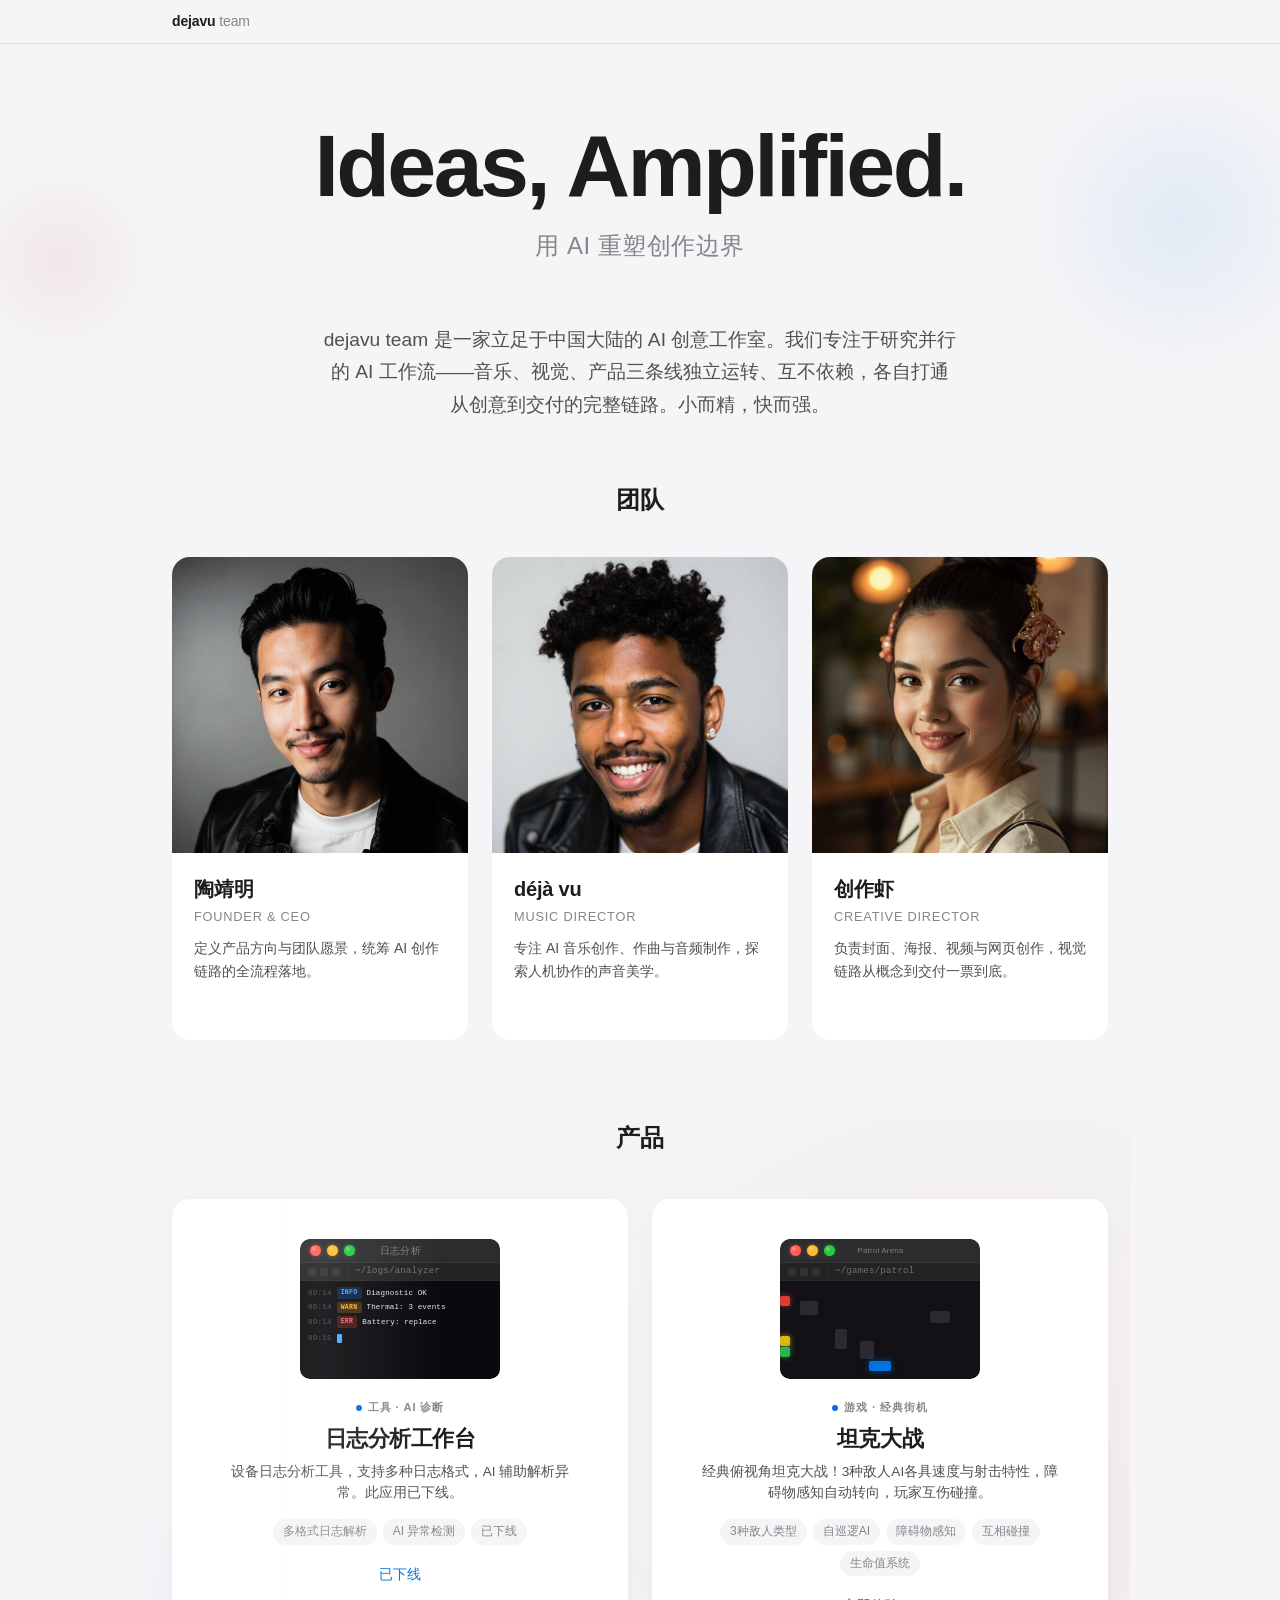
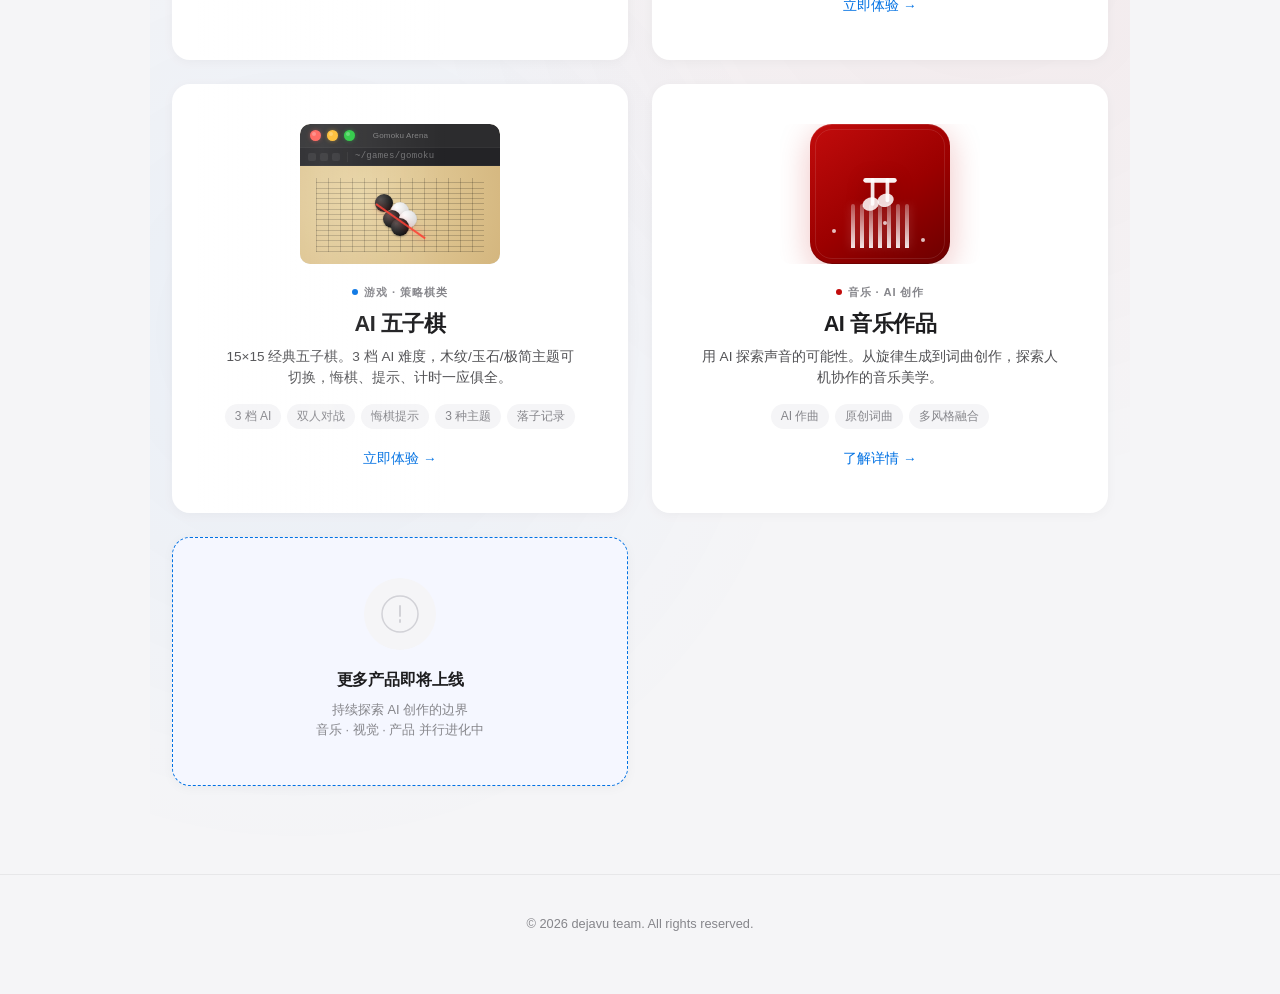
==== commit 9049865c: "fix: 仅日志分析工作台标记已下线，其它产品CTA恢复正常" ====
--- a/index.html
+++ b/index.html
@@ -269,7 +269,7 @@
           <span>互相碰撞</span>
           <span>生命值系统</span>
         </div>
-        <span class="product-cta product-cta-disabled">已下线</span>
+        <span class="product-cta">立即体验 →</span>
       </a>
 
       <!-- AI 五子棋 -->
@@ -317,7 +317,7 @@
           <span>3 种主题</span>
           <span>落子记录</span>
         </div>
-        <span class="product-cta product-cta-disabled">已下线</span>
+        <span class="product-cta">立即体验 →</span>
       </a>
 
       <!-- AI 音乐作品 -->
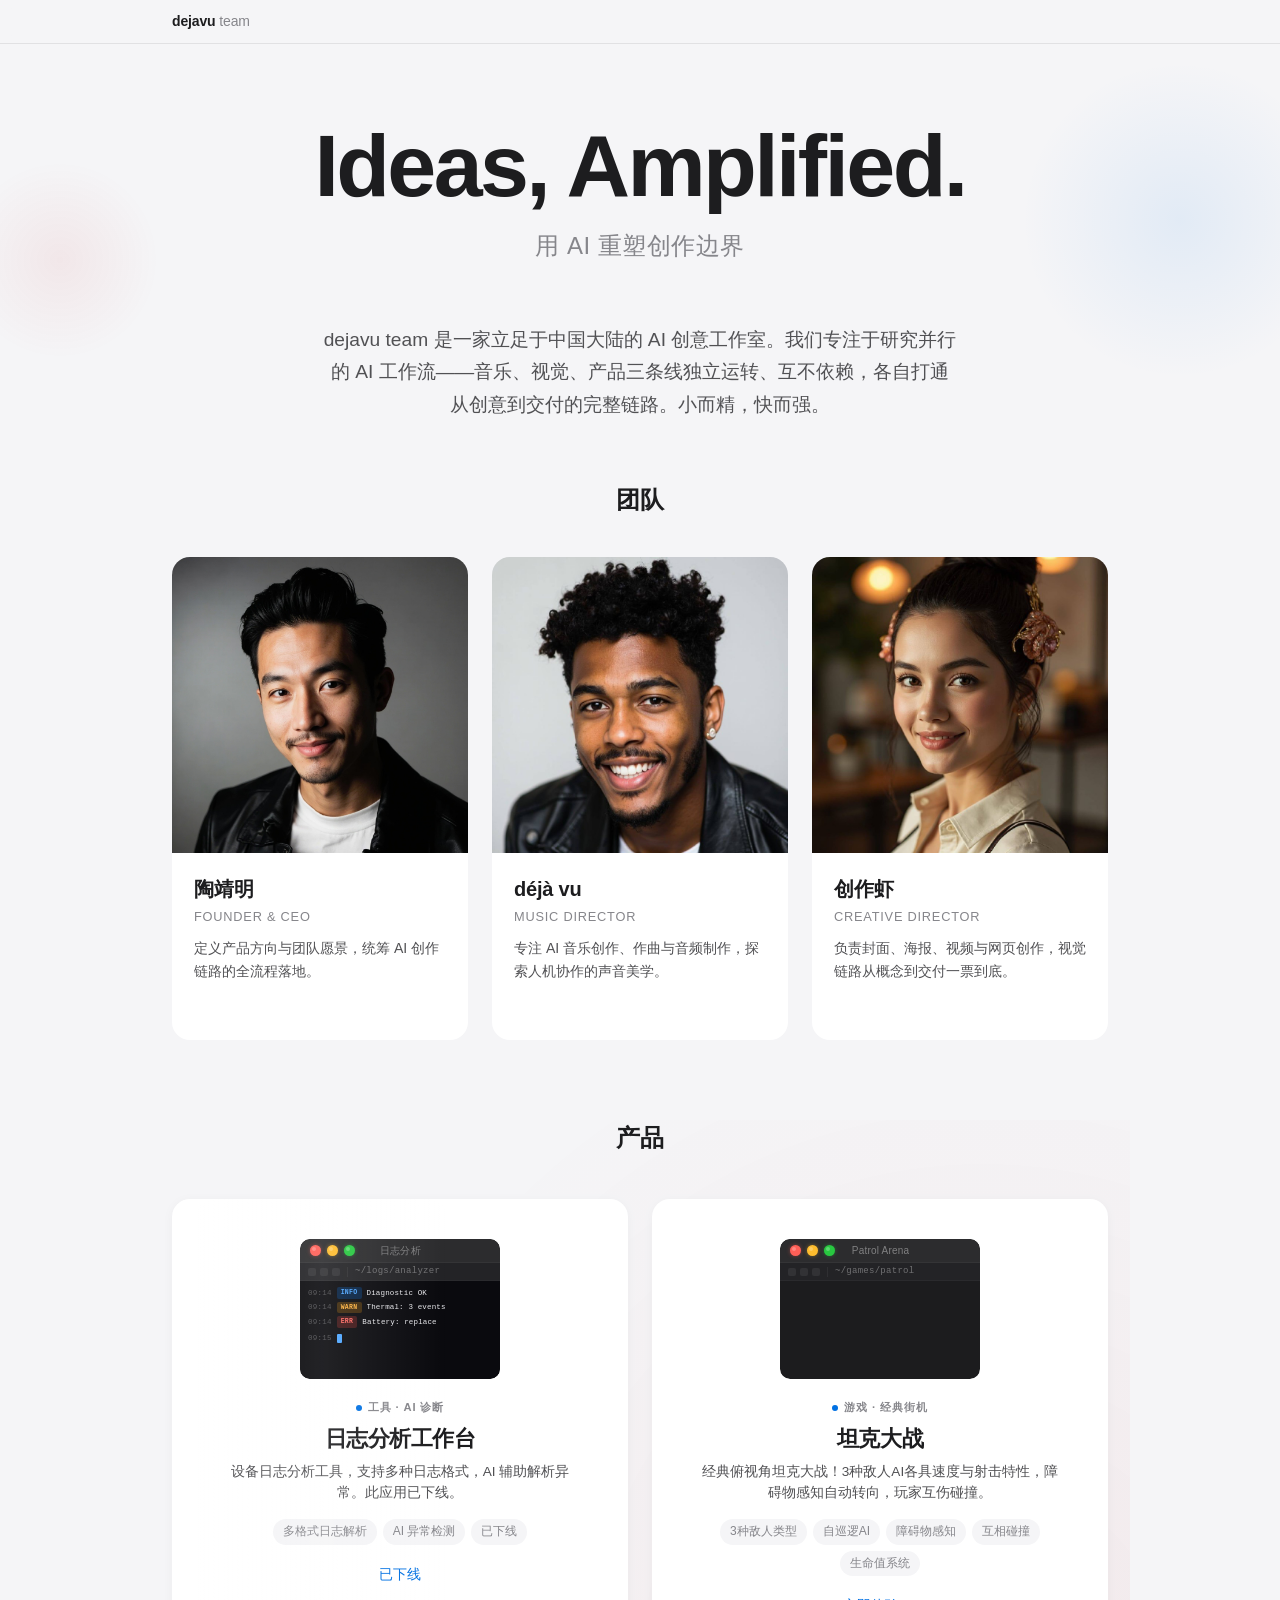
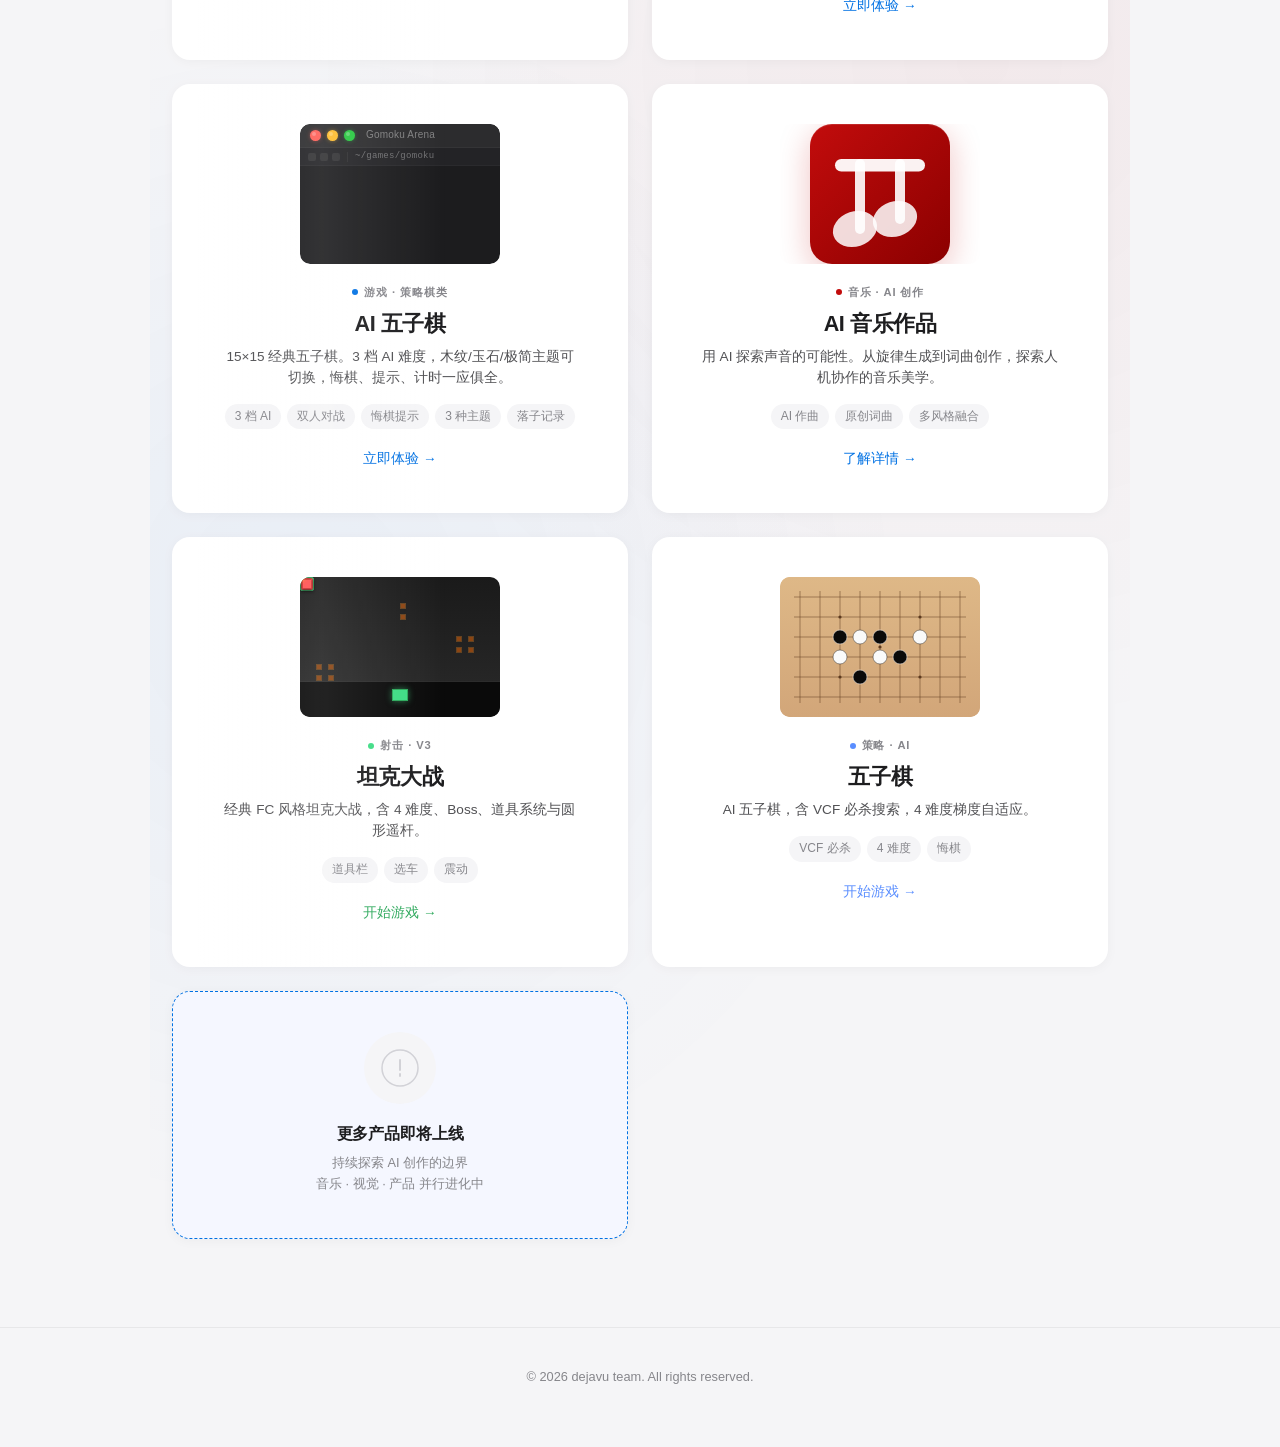
==== commit afa61a0f: "stage-A: 产品区新增 2 张卡（坦克大战 + 五子棋） - product-card-tank: 深色背景 + 像素坦克 SVG mockup - product-card-wuziqi: 棋" ====
--- a/index.html
+++ b/index.html
@@ -360,6 +360,108 @@
         <span class="product-cta">了解详情 →</span>
       </div>
 
+      <!-- 坦克大战 -->
+      <a href="games/tank/index.html" class="product-card product-card-tank" target="_blank" rel="noopener">
+        <div class="product-mockup">
+          <div class="tank-mockup">
+            <div class="tank-ground"></div>
+            <div class="tank-bricks">
+              <span style="left:8%;top:62%;"></span>
+              <span style="left:8%;top:70%;"></span>
+              <span style="left:14%;top:62%;"></span>
+              <span style="left:14%;top:70%;"></span>
+              <span style="left:78%;top:42%;"></span>
+              <span style="left:78%;top:50%;"></span>
+              <span style="left:84%;top:42%;"></span>
+              <span style="left:84%;top:50%;"></span>
+              <span style="left:50%;top:18%;"></span>
+              <span style="left:50%;top:26%;"></span>
+            </div>
+            <div class="tank-base"></div>
+            <div class="tank-player"></div>
+            <div class="tank-enemy enemy-1"></div>
+            <div class="tank-enemy enemy-2"></div>
+            <div class="tank-bullet bullet-1"></div>
+            <div class="tank-bullet bullet-2"></div>
+          </div>
+        </div>
+        <div class="product-tag">
+          <span class="product-tag-dot product-tag-dot-tank"></span>
+          射击 · v3
+        </div>
+        <h2 class="product-name">坦克大战</h2>
+        <p class="product-desc">经典 FC 风格坦克大战，含 4 难度、Boss、道具系统与圆形遥杆。</p>
+        <div class="product-features">
+          <span>道具栏</span>
+          <span>选车</span>
+          <span>震动</span>
+        </div>
+        <span class="product-cta product-cta-tank">开始游戏 →</span>
+      </a>
+
+      <!-- 五子棋 -->
+      <a href="games/wuziqi/index.html" class="product-card product-card-wuziqi" target="_blank" rel="noopener">
+        <div class="product-mockup">
+          <svg class="wuziqi-mockup" viewBox="0 0 200 140" preserveAspectRatio="xMidYMid meet">
+            <!-- background wood -->
+            <rect x="0" y="0" width="200" height="140" fill="url(#wzWood)"/>
+            <!-- grid (11 lines for 10x10) -->
+            <g class="grid">
+              <!-- vertical -->
+              <line x1="20" y1="14" x2="20" y2="126"/>
+              <line x1="40" y1="14" x2="40" y2="126"/>
+              <line x1="60" y1="14" x2="60" y2="126"/>
+              <line x1="80" y1="14" x2="80" y2="126"/>
+              <line x1="100" y1="14" x2="100" y2="126"/>
+              <line x1="120" y1="14" x2="120" y2="126"/>
+              <line x1="140" y1="14" x2="140" y2="126"/>
+              <line x1="160" y1="14" x2="160" y2="126"/>
+              <line x1="180" y1="14" x2="180" y2="126"/>
+              <!-- horizontal -->
+              <line x1="14" y1="20" x2="186" y2="20"/>
+              <line x1="14" y1="40" x2="186" y2="40"/>
+              <line x1="14" y1="60" x2="186" y2="60"/>
+              <line x1="14" y1="80" x2="186" y2="80"/>
+              <line x1="14" y1="100" x2="186" y2="100"/>
+              <line x1="14" y1="120" x2="186" y2="120"/>
+            </g>
+            <!-- star points -->
+            <circle cx="60" cy="40" r="1.6" fill="#5c3a1e"/>
+            <circle cx="140" cy="40" r="1.6" fill="#5c3a1e"/>
+            <circle cx="60" cy="100" r="1.6" fill="#5c3a1e"/>
+            <circle cx="140" cy="100" r="1.6" fill="#5c3a1e"/>
+            <circle cx="100" cy="70" r="1.6" fill="#5c3a1e"/>
+            <!-- stones (positions chosen to look like mid-game) -->
+            <circle class="stone-black" cx="60" cy="60" r="7"/>
+            <circle class="stone-white" cx="80" cy="60" r="7"/>
+            <circle class="stone-black" cx="100" cy="60" r="7"/>
+            <circle class="stone-white" cx="100" cy="80" r="7"/>
+            <circle class="stone-black" cx="120" cy="80" r="7"/>
+            <circle class="stone-white" cx="60" cy="80" r="7"/>
+            <circle class="stone-black" cx="80" cy="100" r="7"/>
+            <circle class="stone-white" cx="140" cy="60" r="7"/>
+            <defs>
+              <linearGradient id="wzWood" x1="0" y1="0" x2="0" y2="1">
+                <stop offset="0%" stop-color="#deb887"/>
+                <stop offset="100%" stop-color="#d2a679"/>
+              </linearGradient>
+            </defs>
+          </svg>
+        </div>
+        <div class="product-tag">
+          <span class="product-tag-dot product-tag-dot-wuziqi"></span>
+          策略 · AI
+        </div>
+        <h2 class="product-name">五子棋</h2>
+        <p class="product-desc">AI 五子棋，含 VCF 必杀搜索，4 难度梯度自适应。</p>
+        <div class="product-features">
+          <span>VCF 必杀</span>
+          <span>4 难度</span>
+          <span>悔棋</span>
+        </div>
+        <span class="product-cta product-cta-wuziqi">开始游戏 →</span>
+      </a>
+
       <!-- 更多产品即将上线 -->
       <div class="product-card product-coming-soon" id="product-coming-soon">
         <div class="coming-soon-icon">
--- a/styles.css
+++ b/styles.css
@@ -771,324 +771,24 @@
   50%       { opacity: 0; }
 }
 
-/* === Patrol Game Arena Window === */
-.patrol-window {
-  background: #0d0d0d;
-}
-
-.patrol-arena {
-  flex: 1;
-  position: relative;
-  background: #111116;
-  overflow: hidden;
-}
-
-.obstacle {
-  position: absolute;
-  background: #2a2a30;
-  border-radius: 2px;
-}
-
-.obs-1 { width: 18px; height: 14px; top: 20px; left: 20px; }
-.obs-2 { width: 14px; height: 18px; top: 60px; left: 80px; }
-.obs-3 { width: 20px; height: 12px; top: 30px; right: 30px; }
-.obs-4 { width: 12px; height: 20px; bottom: 30px; left: 55px; }
-
-
-.player-base {
-  position: absolute;
-  bottom: 8px;
-  left: 50%;
-  transform: translateX(-50%);
-  width: 22px;
-  height: 10px;
-  background: #0071e3;
-  border-radius: 2px;
-  box-shadow: 0 0 6px rgba(0,113,227,0.6);
-}
-
-.enemy-unit {
-  position: absolute;
-  width: 10px;
-  height: 10px;
-  border-radius: 2px;
-  opacity: 0.85;
-}
-
-.enemy-fast {
-  background: #ff453a;
-  box-shadow: 0 0 6px rgba(255,69,58,0.7);
-  top: 15px;
-  animation: patrolFast 3s ease-in-out infinite;
-}
-
-.enemy-med {
-  background: #ffd60a;
-  box-shadow: 0 0 6px rgba(255,214,10,0.7);
-  top: 55px;
-  animation: patrolMed 5s ease-in-out infinite;
-}
-
-.enemy-slow {
-  background: #30d158;
-  box-shadow: 0 0 6px rgba(48,209,88,0.7);
-  bottom: 22px;
-  animation: patrolSlow 7s ease-in-out infinite;
-}
-
-@keyframes patrolFast {
-  0%   { left: 10px; top: 15px; }
-  25%  { left: 90px; top: 15px; }
-  50%  { left: 90px; top: 80px; }
-  75%  { left: 10px; top: 80px; }
-  100% { left: 10px; top: 15px; }
-}
-
-@keyframes patrolMed {
-  0%   { left: 10px; top: 55px; }
-  33%  { left: 130px; top: 55px; }
-  66%  { left: 130px; top: 15px; }
-  100% { left: 10px; top: 55px; }
-}
-
-@keyframes patrolSlow {
-  0%   { left: 50px; bottom: 22px; }
-  40%  { left: 140px; bottom: 22px; }
-  70%  { left: 140px; bottom: 60px; }
-  100% { left: 50px; bottom: 22px; }
-}
-
-#patrol-game-card .product-mockup {
-  max-width: 200px;
-  height: 140px;
-}
-
-#patrol-game-card .patrol-window {
-  width: 200px;
-  height: 140px;
-  max-width: 100%;
-}
-
-#patrol-game-card .window-title {
-  font-size: 8px;
-}
-
-/* === Gomoku Arena Window === */
-.gomoku-window {
-  background: #f5e6c5;
-}
-
-.gomoku-arena {
-  flex: 1;
-  position: relative;
-  background:
-    radial-gradient(circle at 30% 30%, #e8d4a4 0%, #d4b67e 100%);
-  overflow: hidden;
-}
-
-.g-grid {
-  position: absolute;
-  inset: 12% 8%;
-  background-image:
-    repeating-linear-gradient(0deg, rgba(0,0,0,0.18) 0 1px, transparent 1px calc(100% / 14)),
-    repeating-linear-gradient(90deg, rgba(0,0,0,0.18) 0 1px, transparent 1px calc(100% / 14));
-}
-
-.g-piece {
-  position: absolute;
-  width: 9%;
-  height: 0;
-  padding-bottom: 9%;
-  border-radius: 50%;
-  transform: translate(-50%, -50%);
-  box-shadow: 0 1px 2px rgba(0,0,0,0.3);
-}
-
-.g-piece-b {
-  background: radial-gradient(circle at 30% 30%, #4a4a4a 0%, #0a0a0a 75%);
-}
-
-.g-piece-w {
-  background: radial-gradient(circle at 30% 30%, #ffffff 0%, #d8d8d8 80%);
-  box-shadow: 0 1px 2px rgba(0,0,0,0.15), inset 0 0 0 0.5px rgba(0,0,0,0.08);
-}
-
-.g-win-line {
-  position: absolute;
-  top: 38%;
-  left: 38%;
-  width: 30%;
-  height: 0;
-  border-top: 2px solid rgba(255, 59, 48, 0.85);
-  transform: rotate(35deg);
-  transform-origin: left center;
-  filter: drop-shadow(0 0 4px rgba(255, 59, 48, 0.7));
-  animation: gomokuWin 2s ease-in-out infinite;
-}
-
-@keyframes gomokuWin {
-  0%, 100% { opacity: 0.8; }
-  50%      { opacity: 1; }
-}
-
-#gomoku-card .product-mockup {
-  max-width: 200px;
-  height: 140px;
-}
-
-#gomoku-card .gomoku-window {
-  width: 200px;
-  height: 140px;
-  max-width: 100%;
-}
-
-#gomoku-card .window-title {
-  font-size: 8px;
-}
-
 /* === Music Icon Frame === */
 .music-icon-frame {
   width: 140px;
   height: 140px;
   border-radius: 22px;
-  background: linear-gradient(145deg, #C20C0C 0%, #9B0000 55%, #6B0000 100%);
+  background: linear-gradient(135deg, #C20C0C 0%, #8B0000 100%);
   display: flex;
   align-items: center;
   justify-content: center;
   box-shadow:
     0 8px 32px rgba(194, 12, 12, 0.25),
-    inset 0 1px 0 rgba(255,255,255,0.12),
-    inset 0 -1px 0 rgba(0,0,0,0.18);
+    inset 0 1px 0 rgba(255,255,255,0.12);
   position: relative;
   overflow: hidden;
-  transition: box-shadow 0.5s ease;
-}
-
-/* Glow ring — subtle breathing border inside the frame */
-.music-glow-ring {
-  position: absolute;
-  inset: 5px;
-  border-radius: 17px;
-  border: 1.5px solid rgba(255,255,255,0.1);
-  pointer-events: none;
-  z-index: 1;
-  animation: glowRingPulse 3.2s ease-in-out infinite;
-}
-
-@keyframes glowRingPulse {
-  0%, 100% {
-    border-color: rgba(255,255,255,0.07);
-    box-shadow: inset 0 0 16px rgba(255,255,255,0);
-  }
-  50% {
-    border-color: rgba(255,255,255,0.22);
-    box-shadow: inset 0 0 22px rgba(255,255,255,0.07);
-  }
-}
-
-/* EQ spectrum bars */
-.music-eq-bars {
-  position: absolute;
-  bottom: 16px;
-  left: 0;
-  right: 0;
-  display: flex;
-  align-items: flex-end;
-  justify-content: center;
-  gap: 5px;
-  padding: 0 26px;
-  height: 44px;
-  z-index: 0;
-}
-
-.eq-bar {
-  flex: 1;
-  max-width: 4px;
-  min-width: 2px;
-  height: 100%;
-  border-radius: 4px 4px 0 0;
-  background: linear-gradient(to top, rgba(255,255,255,0.9), rgba(255,255,255,0.3));
-  box-shadow: 0 0 10px rgba(255,255,255,0.2);
-  transform-origin: bottom;
-  animation: eqBounce 1.5s ease-in-out infinite;
-}
-
-.eq-bar:nth-child(1) { animation-delay: 0.00s; }
-.eq-bar:nth-child(2) { animation-delay: 0.12s; }
-.eq-bar:nth-child(3) { animation-delay: 0.24s; }
-.eq-bar:nth-child(4) { animation-delay: 0.36s; }
-.eq-bar:nth-child(5) { animation-delay: 0.48s; }
-.eq-bar:nth-child(6) { animation-delay: 0.60s; }
-.eq-bar:nth-child(7) { animation-delay: 0.72s; }
-
-@keyframes eqBounce {
-  0%, 100% { transform: scaleY(0.12); opacity: 0.35; }
-  30%       { transform: scaleY(1);   opacity: 1; }
-  65%       { transform: scaleY(0.45); opacity: 0.6; }
-}
-
-/* Center note icon */
-.music-note-icon {
-  position: relative;
-  z-index: 2;
-  width: 52px;
-  height: 52px;
-  filter: drop-shadow(0 3px 10px rgba(0,0,0,0.2));
-  animation: noteFloat 3.6s cubic-bezier(0.45, 0, 0.55, 1) infinite;
-  margin-top: -6px;
-}
-
-@keyframes noteFloat {
-  0%, 100% { transform: translateY(0) rotate(0deg); }
-  30%       { transform: translateY(-5px) rotate(1.5deg); }
-  70%       { transform: translateY(3px) rotate(-1deg); }
-}
-
-/* Floating particles */
-.music-particle {
-  position: absolute;
-  width: 4px;
-  height: 4px;
-  border-radius: 50%;
-  background: rgba(255,255,255,0.75);
-  pointer-events: none;
-  z-index: 1;
-  animation: particleRise 3.2s ease-in infinite;
-}
-
-.music-particle.p1 { bottom: 22%; left: 16%; animation-delay: 0.0s; }
-.music-particle.p2 { bottom: 16%; right: 18%; animation-delay: 1.1s; }
-.music-particle.p3 { bottom: 28%; left: 52%; animation-delay: 2.2s; }
-
-@keyframes particleRise {
-  0%   { transform: translateY(0) scale(1); opacity: 0; }
-  10%  { opacity: 0.9; }
-  45%  { opacity: 0.35; }
-  100% { transform: translateY(-38px) scale(0.2); opacity: 0; }
-}
-
-/* Hover intensifies all animations */
-.product-card:hover .music-glow-ring {
-  animation-duration: 1.8s;
-}
-
-.product-card:hover .eq-bar {
-  animation-duration: 0.9s;
-}
-
-.product-card:hover .music-note-icon {
-  animation-duration: 2s;
-}
-
-.product-card:hover .music-particle {
-  animation-duration: 2s;
-}
-
-.product-card:hover .music-icon-frame {
-  box-shadow:
-    0 14px 44px rgba(194, 12, 12, 0.38),
-    inset 0 1px 0 rgba(255,255,255,0.16),
-    inset 0 -1px 0 rgba(0,0,0,0.2);
+}
+
+.music-icon {
+  font-size: 3rem;
 }
 
 /* === Product Tag === */
@@ -1499,27 +1199,8 @@
     border-radius: 18px;
   }
 
-  .music-glow-ring {
-    border-radius: 13px;
-    inset: 4px;
-  }
-
-  .music-note-icon {
-    width: 40px;
-    height: 40px;
-    margin-top: -4px;
-  }
-
-  .music-eq-bars {
-    bottom: 13px;
-    padding: 0 20px;
-    height: 36px;
-    gap: 4px;
-  }
-
-  .music-particle {
-    width: 3px;
-    height: 3px;
+  .music-icon {
+    font-size: 2.5rem;
   }
 
   .discog-card {
@@ -1732,4 +1413,132 @@
   }
 }
 
-/* === (Sound wave bars replaced by EQ spectrum — see Music Icon Frame section) === */
+/* === Sound wave bars (music card) === */
+@keyframes waveRise {
+  0%, 100% { height: 6px;  opacity: 0.4; }
+  50%       { height: 28px; opacity: 1;   }
+}
+
+.wave-bar {
+  position: absolute;
+  bottom: 0;
+  width: 4px;
+  background: rgba(255,255,255,0.65);
+  border-radius: 4px 4px 0 0;
+  animation: waveRise 1.3s ease-in-out infinite;
+}
+
+.wave-bar:nth-child(1) { left: 28%; animation-delay: 0.00s; }
+.wave-bar:nth-child(2) { left: 38%; animation-delay: 0.18s; }
+.wave-bar:nth-child(3) { left: 48%; animation-delay: 0.36s; }
+.wave-bar:nth-child(4) { left: 58%; animation-delay: 0.54s; }
+.wave-bar:nth-child(5) { left: 68%; animation-delay: 0.72s; }
+
+/* === Tank Card Mockup === */
+.product-card-tank .tank-mockup {
+  position: relative;
+  width: 100%;
+  height: 100%;
+  background: linear-gradient(180deg, #1a1a1a 0%, #2a2a2a 100%);
+  border-radius: 8px;
+  overflow: hidden;
+}
+.tank-mockup .tank-ground {
+  position: absolute;
+  left: 0; right: 0; bottom: 0;
+  height: 26%;
+  background: #0a0a0a;
+  border-top: 1px solid #2c2c2c;
+}
+.tank-mockup .tank-bricks span {
+  position: absolute;
+  width: 6px; height: 6px;
+  background: #8B4513;
+  border: 1px solid #654321;
+  box-sizing: border-box;
+}
+.tank-mockup .tank-base {
+  position: absolute;
+  left: 46%; bottom: 12%;
+  width: 8%; height: 8%;
+  background: #3ddc84;
+  border: 1px solid #2ba85a;
+  box-shadow: 0 0 6px rgba(61,220,132,0.5);
+}
+/* player tank — small rotating tank */
+@keyframes tankPlayerDrive {
+  0%   { left: 18%; top: 52%; transform: rotate(0deg); }
+  20%  { left: 56%; top: 52%; transform: rotate(0deg); }
+  25%  { left: 56%; top: 52%; transform: rotate(90deg); }
+  45%  { left: 56%; top: 70%; transform: rotate(90deg); }
+  50%  { left: 56%; top: 70%; transform: rotate(180deg); }
+  70%  { left: 18%; top: 70%; transform: rotate(180deg); }
+  75%  { left: 18%; top: 70%; transform: rotate(270deg); }
+  95%  { left: 18%; top: 52%; transform: rotate(270deg); }
+  100% { left: 18%; top: 52%; transform: rotate(360deg); }
+}
+.tank-mockup .tank-player,
+.tank-mockup .tank-enemy {
+  position: absolute;
+  width: 14px; height: 14px;
+  background: #3ddc84;
+  border: 1.5px solid #2ba85a;
+  border-radius: 2px;
+  box-shadow: 0 1px 3px rgba(0,0,0,0.6);
+  animation: tankPlayerDrive 6s linear infinite;
+}
+.tank-mockup .tank-player::before,
+.tank-mockup .tank-enemy::before {
+  content: '';
+  position: absolute;
+  width: 2px; height: 8px;
+  background: #3ddc84;
+  top: 3px; left: 9px;
+}
+.tank-mockup .tank-enemy {
+  background: #ff5252;
+  border-color: #c62828;
+  animation-delay: -3s;
+}
+.tank-mockup .tank-enemy::before { background: #ff5252; }
+.tank-mockup .tank-enemy.enemy-1 { transform: scale(0.85); }
+.tank-mockup .tank-enemy.enemy-2 { transform: scale(0.7); }
+@keyframes tankBullet1 {
+  0%   { left: 20%; top: 56%; opacity: 1; }
+  90%  { left: 70%; top: 56%; opacity: 1; }
+  100% { left: 70%; top: 56%; opacity: 0; }
+}
+@keyframes tankBullet2 {
+  0%   { left: 70%; top: 50%; opacity: 1; }
+  10%  { left: 70%; top: 30%; opacity: 1; }
+  100% { left: 70%; top: 10%; opacity: 0; }
+}
+.tank-mockup .tank-bullet {
+  position: absolute;
+  width: 3px; height: 3px;
+  background: #ffd700;
+  border-radius: 50%;
+  box-shadow: 0 0 4px rgba(255,215,0,0.8);
+}
+.tank-mockup .tank-bullet.bullet-1 { animation: tankBullet1 1.6s linear infinite; }
+.tank-mockup .tank-bullet.bullet-2 { animation: tankBullet2 1.6s linear infinite; animation-delay: -0.8s; }
+
+/* === Wuziqi Card Mockup === */
+.product-card-wuziqi .wuziqi-mockup {
+  width: 100%;
+  height: 100%;
+  background: linear-gradient(180deg, #deb887 0%, #d2a679 100%);
+  border-radius: 8px;
+  display: block;
+}
+.wuziqi-mockup .grid line { stroke: #5c3a1e; stroke-width: 0.5; }
+.wuziqi-mockup .stone-black { fill: #0a0a0a; stroke: #fff; stroke-width: 0.5; }
+.wuziqi-mockup .stone-white { fill: #fafafa; stroke: #333; stroke-width: 0.5; }
+
+/* === New Product Tag Dots === */
+.product-tag-dot-tank    { background: #3ddc84; }
+.product-tag-dot-wuziqi  { background: #5a8eff; }
+
+/* === New Product CTAs === */
+.product-cta-tank    { color: #2ba85a; }
+.product-cta-wuziqi  { color: #5a8eff; }
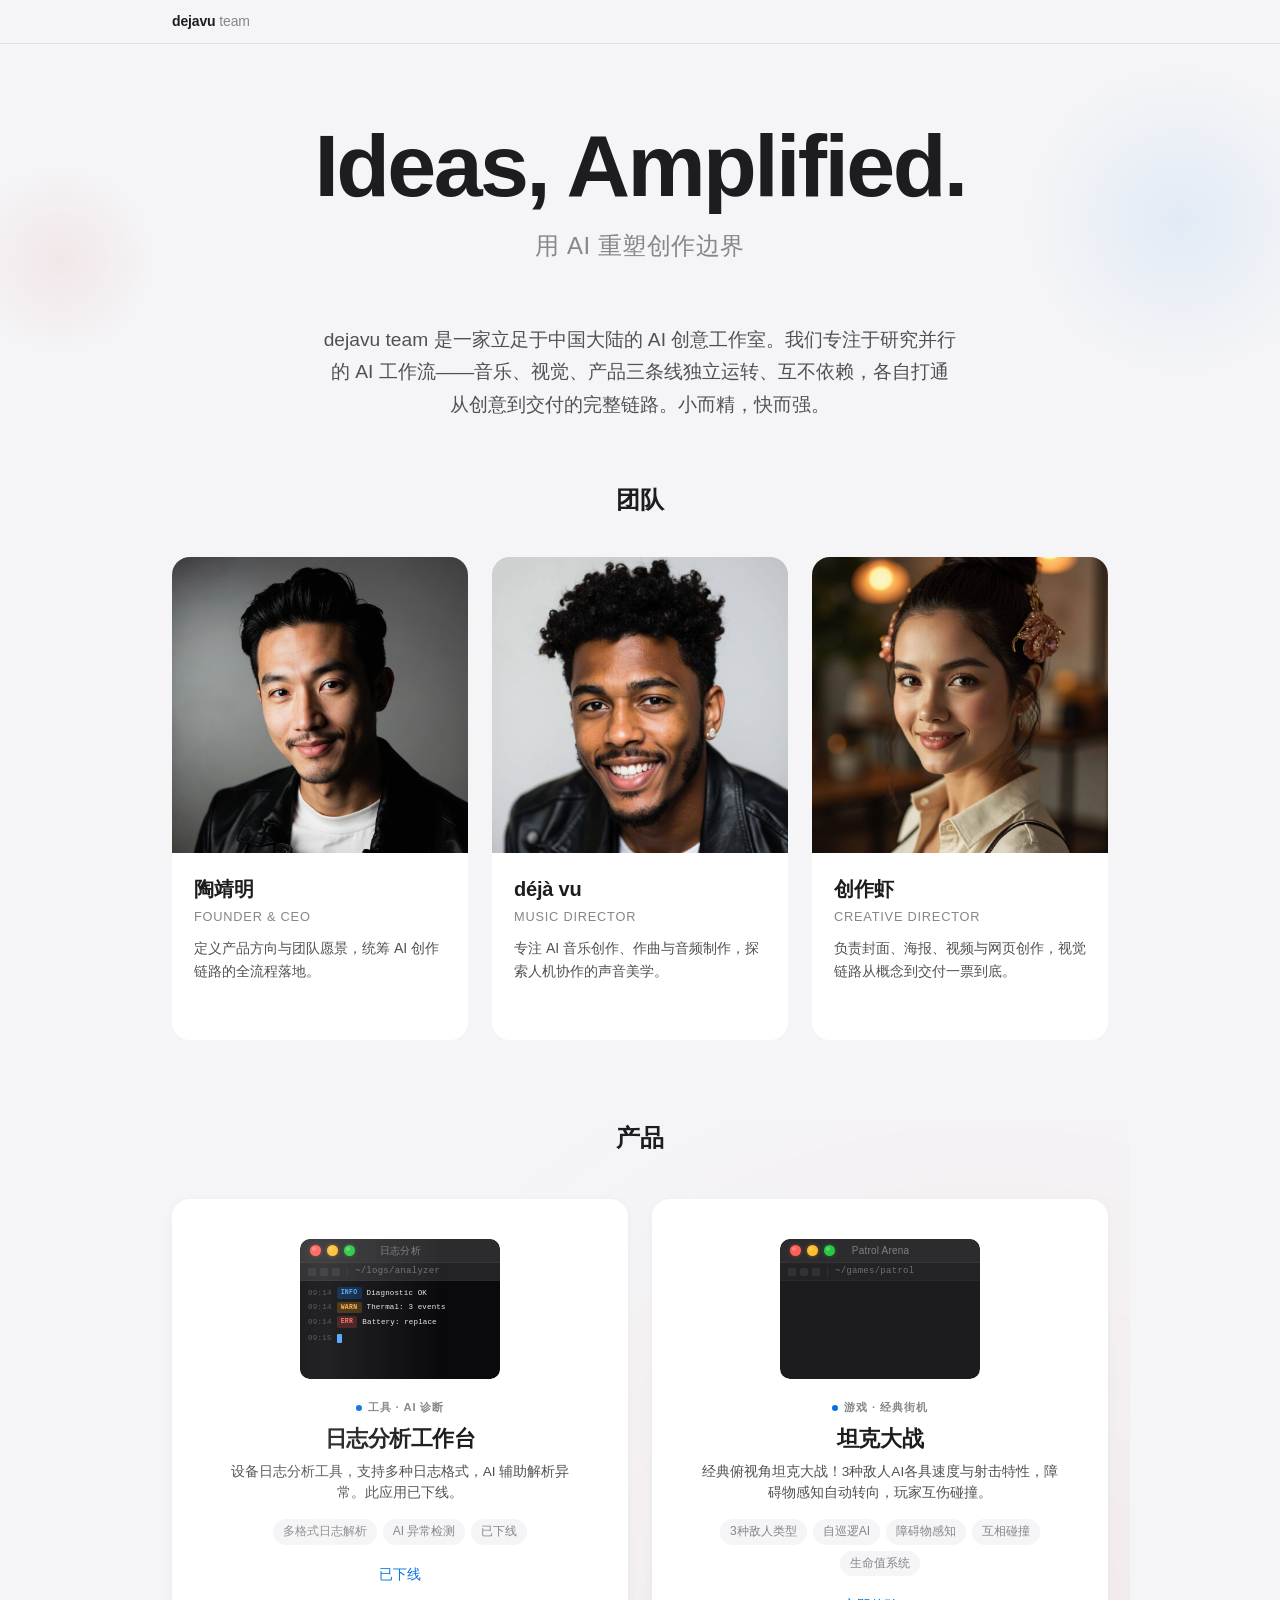
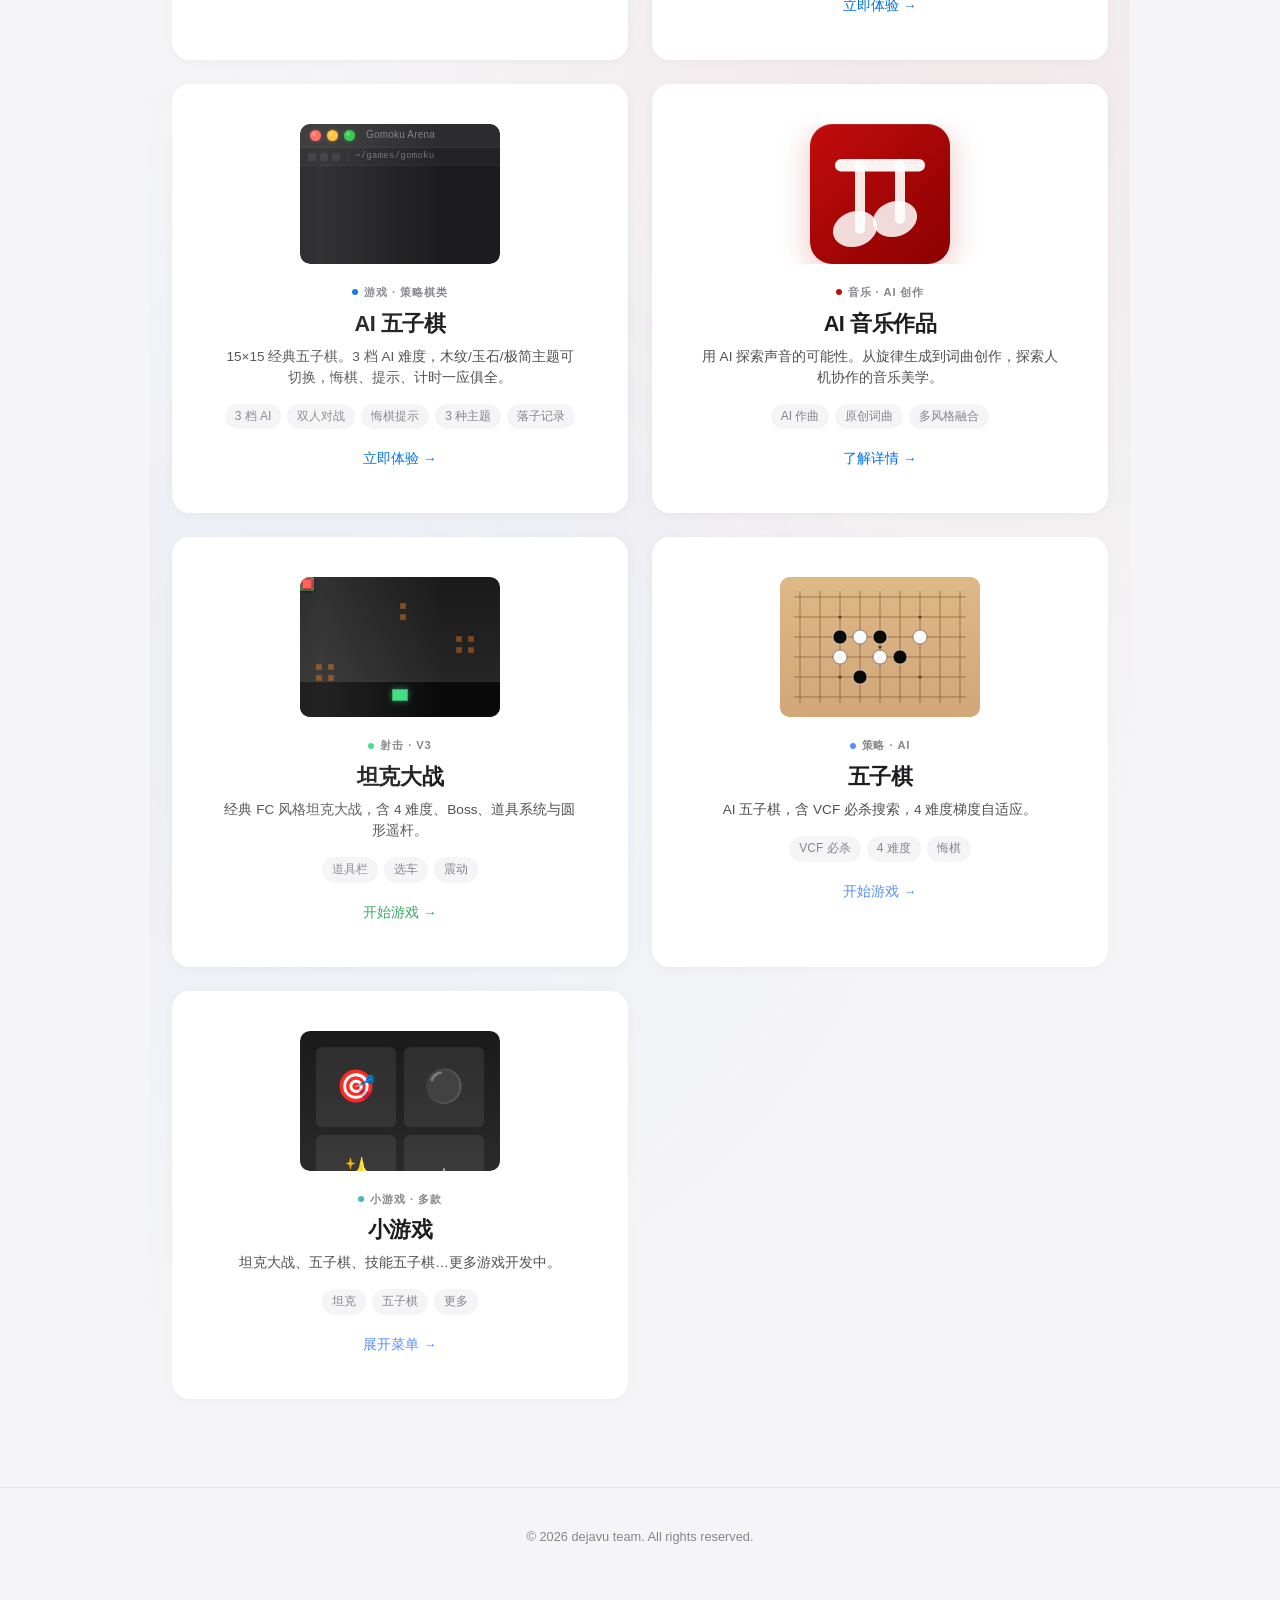
==== commit 384bb963: "stage-B: 占位卡 → 小游戏入口卡 + 二级菜单模态（detail-card 风格） - product-card-games：4 宫格 mockup（坦克/五子棋/技能五子棋/更多） - g" ====
--- a/index.html
+++ b/index.html
@@ -462,16 +462,28 @@
         <span class="product-cta product-cta-wuziqi">开始游戏 →</span>
       </a>
 
-      <!-- 更多产品即将上线 -->
-      <div class="product-card product-coming-soon" id="product-coming-soon">
-        <div class="coming-soon-icon">
-          <svg width="40" height="40" viewBox="0 0 40 40" fill="none" xmlns="http://www.w3.org/2000/svg">
-            <circle cx="20" cy="20" r="18" stroke="#d2d2d7" stroke-width="1.5"/>
-            <path d="M20 12v10M20 26v2" stroke="#d2d2d7" stroke-width="2" stroke-linecap="round"/>
-          </svg>
-        </div>
-        <div class="coming-soon-label">更多产品即将上线</div>
-        <p class="coming-soon-desc">持续探索 AI 创作的边界<br>音乐 · 视觉 · 产品 并行进化中</p>
+      <!-- 小游戏（二级菜单入口） -->
+      <div class="product-card product-card-games" id="product-games" data-toggle="games-menu">
+        <div class="product-mockup">
+          <div class="games-mockup">
+            <div class="game-thumb" data-game="tank">🎯</div>
+            <div class="game-thumb" data-game="wuziqi">⚫</div>
+            <div class="game-thumb" data-game="wuziqi-skill">✨</div>
+            <div class="game-thumb game-thumb-more">+</div>
+          </div>
+        </div>
+        <div class="product-tag">
+          <span class="product-tag-dot product-tag-dot-games"></span>
+          小游戏 · 多款
+        </div>
+        <h2 class="product-name">小游戏</h2>
+        <p class="product-desc">坦克大战、五子棋、技能五子棋…更多游戏开发中。</p>
+        <div class="product-features">
+          <span>坦克</span>
+          <span>五子棋</span>
+          <span>更多</span>
+        </div>
+        <span class="product-cta product-cta-games">展开菜单 →</span>
       </div>
     </div>
   </section>
@@ -569,6 +581,50 @@
     </div>
   </section>
 
+  <!-- Games Menu Modal -->
+  <section class="detail-view" id="games-menu-modal">
+    <div class="detail-backdrop"></div>
+    <div class="detail-card detail-card-games">
+      <button class="detail-close detail-close-games" type="button" aria-label="关闭">×</button>
+      <div class="detail-card-header">
+        <h3>🎮 小游戏</h3>
+      </div>
+      <ul class="games-menu-list">
+        <li class="games-menu-item" data-game="tank">
+          <span class="games-menu-icon">🎯</span>
+          <div class="games-menu-info">
+            <span class="games-menu-name">坦克大战</span>
+            <span class="games-menu-tag">射击 · v3</span>
+          </div>
+          <span class="games-menu-badge">新</span>
+        </li>
+        <li class="games-menu-item" data-game="wuziqi">
+          <span class="games-menu-icon">⚫</span>
+          <div class="games-menu-info">
+            <span class="games-menu-name">五子棋</span>
+            <span class="games-menu-tag">策略 · AI</span>
+          </div>
+          <span class="games-menu-badge">新</span>
+        </li>
+        <li class="games-menu-item" data-game="wuziqi-skill">
+          <span class="games-menu-icon">✨</span>
+          <div class="games-menu-info">
+            <span class="games-menu-name">技能五子棋</span>
+            <span class="games-menu-tag">策略 · 即将上线</span>
+          </div>
+          <span class="games-menu-badge games-menu-badge-soon">敬请期待</span>
+        </li>
+        <li class="games-menu-item games-menu-item-more">
+          <span class="games-menu-icon">➕</span>
+          <div class="games-menu-info">
+            <span class="games-menu-name">更多游戏</span>
+            <span class="games-menu-tag">开发中…</span>
+          </div>
+        </li>
+      </ul>
+    </div>
+  </section>
+
   <footer class="footer">
     <p>© 2026 dejavu team. All rights reserved.</p>
   </footer>
--- a/styles.css
+++ b/styles.css
@@ -1542,3 +1542,177 @@
 /* === New Product CTAs === */
 .product-cta-tank    { color: #2ba85a; }
 .product-cta-wuziqi  { color: #5a8eff; }
+
+/* === Games Card Mockup === */
+.product-card-games {
+  cursor: pointer;
+}
+
+.games-mockup {
+  display: grid;
+  grid-template-columns: repeat(2, 1fr);
+  gap: 8px;
+  padding: 16px;
+  background: linear-gradient(180deg, #1a1a1a 0%, #2a2a2a 100%);
+  width: 100%;
+  height: 100%;
+  border-radius: 8px;
+}
+
+.game-thumb {
+  display: flex;
+  align-items: center;
+  justify-content: center;
+  background: rgba(255, 255, 255, 0.08);
+  border-radius: 6px;
+  font-size: 32px;
+  aspect-ratio: 1;
+  transition: background 0.2s;
+}
+
+.game-thumb:hover {
+  background: rgba(255, 255, 255, 0.15);
+}
+
+.game-thumb-more {
+  font-size: 28px;
+  font-weight: 300;
+  color: rgba(255, 255, 255, 0.6);
+}
+
+.product-tag-dot-games {
+  background: linear-gradient(90deg, #3ddc84, #5a8eff);
+}
+
+.product-cta-games {
+  color: #5a8eff;
+}
+
+/* === Games Menu Modal === */
+.detail-card-games {
+  max-width: 380px;
+}
+
+.detail-card-games .detail-close {
+  font-size: 1.4rem;
+  width: 32px;
+  height: 32px;
+  display: flex;
+  align-items: center;
+  justify-content: center;
+  background: #f5f5f7;
+  border-radius: 50%;
+  top: 16px;
+  right: 16px;
+}
+
+.detail-card-header {
+  padding: 24px 24px 12px;
+  border-bottom: 1px solid #f0f0f2;
+}
+
+.detail-card-header h3 {
+  font-size: 1.15rem;
+  font-weight: 700;
+  color: #1d1d1f;
+  letter-spacing: -0.01em;
+  margin: 0;
+}
+
+.games-menu-list {
+  list-style: none;
+  padding: 12px;
+  margin: 0;
+  display: flex;
+  flex-direction: column;
+  gap: 6px;
+}
+
+.games-menu-item {
+  display: flex;
+  align-items: center;
+  gap: 12px;
+  padding: 12px 14px;
+  border-radius: 8px;
+  cursor: pointer;
+  transition: all 0.15s;
+  border: 1px solid transparent;
+  border-left: 3px solid transparent;
+}
+
+.games-menu-item:hover {
+  background: rgba(90, 142, 255, 0.08);
+  border-left-color: #5a8eff;
+}
+
+.games-menu-icon {
+  font-size: 28px;
+  flex-shrink: 0;
+  width: 36px;
+  height: 36px;
+  display: flex;
+  align-items: center;
+  justify-content: center;
+}
+
+.games-menu-info {
+  flex: 1;
+  display: flex;
+  flex-direction: column;
+  gap: 2px;
+  min-width: 0;
+}
+
+.games-menu-name {
+  font-size: 14px;
+  font-weight: 600;
+  color: #1d1d1f;
+}
+
+.games-menu-tag {
+  font-size: 11px;
+  color: #86868b;
+}
+
+.games-menu-badge {
+  font-size: 10px;
+  background: #3ddc84;
+  color: #fff;
+  padding: 2px 8px;
+  border-radius: 10px;
+  font-weight: 600;
+  flex-shrink: 0;
+}
+
+.games-menu-badge-soon {
+  background: rgba(0, 0, 0, 0.06);
+  color: #86868b;
+}
+
+.games-menu-item-more {
+  cursor: default;
+  opacity: 0.65;
+}
+
+.games-menu-item-more:hover {
+  background: transparent;
+  border-left-color: transparent;
+}
+
+/* Mobile: bottom drawer */
+@media (max-width: 640px) {
+  #games-menu-modal {
+    align-items: flex-end;
+  }
+  .detail-card-games {
+    max-width: 100%;
+    width: 100%;
+    border-radius: 16px 16px 0 0;
+    max-height: 80vh;
+    animation: slideUp 0.25s ease;
+  }
+  @keyframes slideUp {
+    from { transform: translateY(100%); }
+    to   { transform: translateY(0); }
+  }
+}
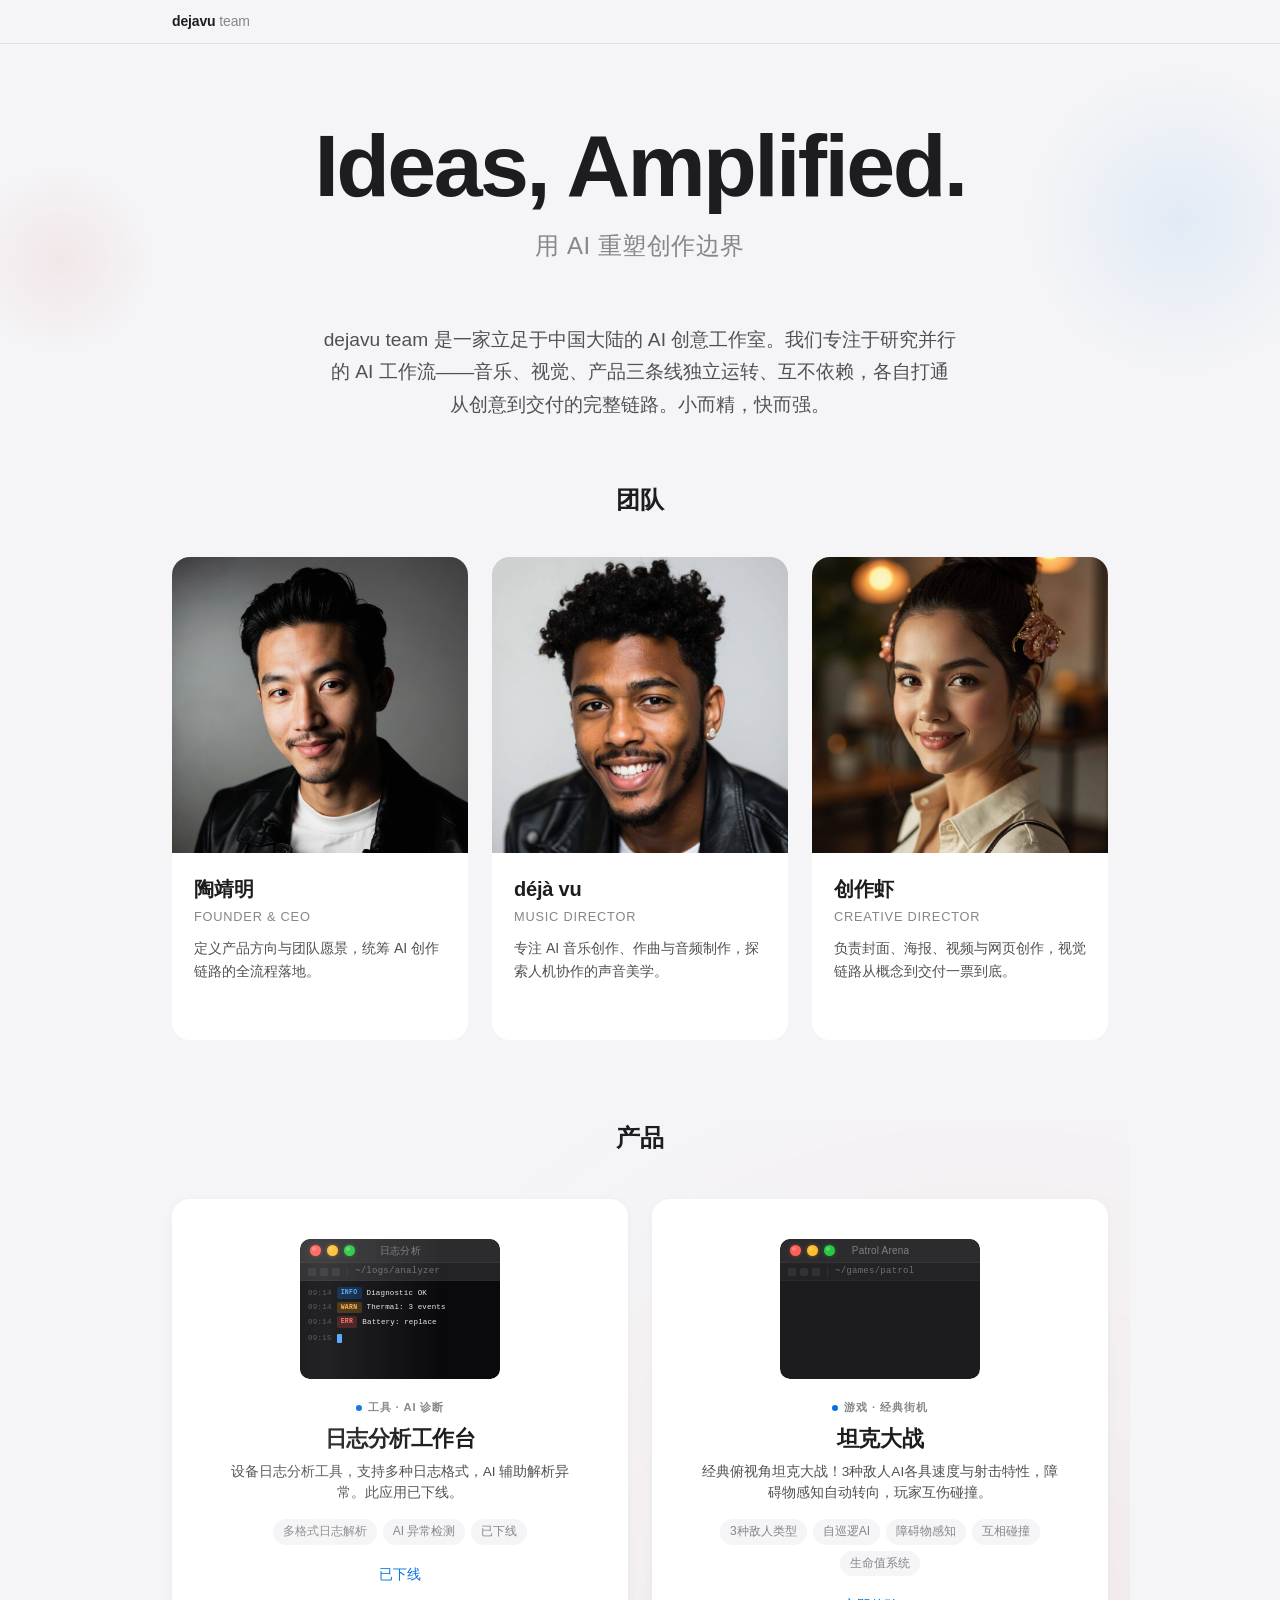
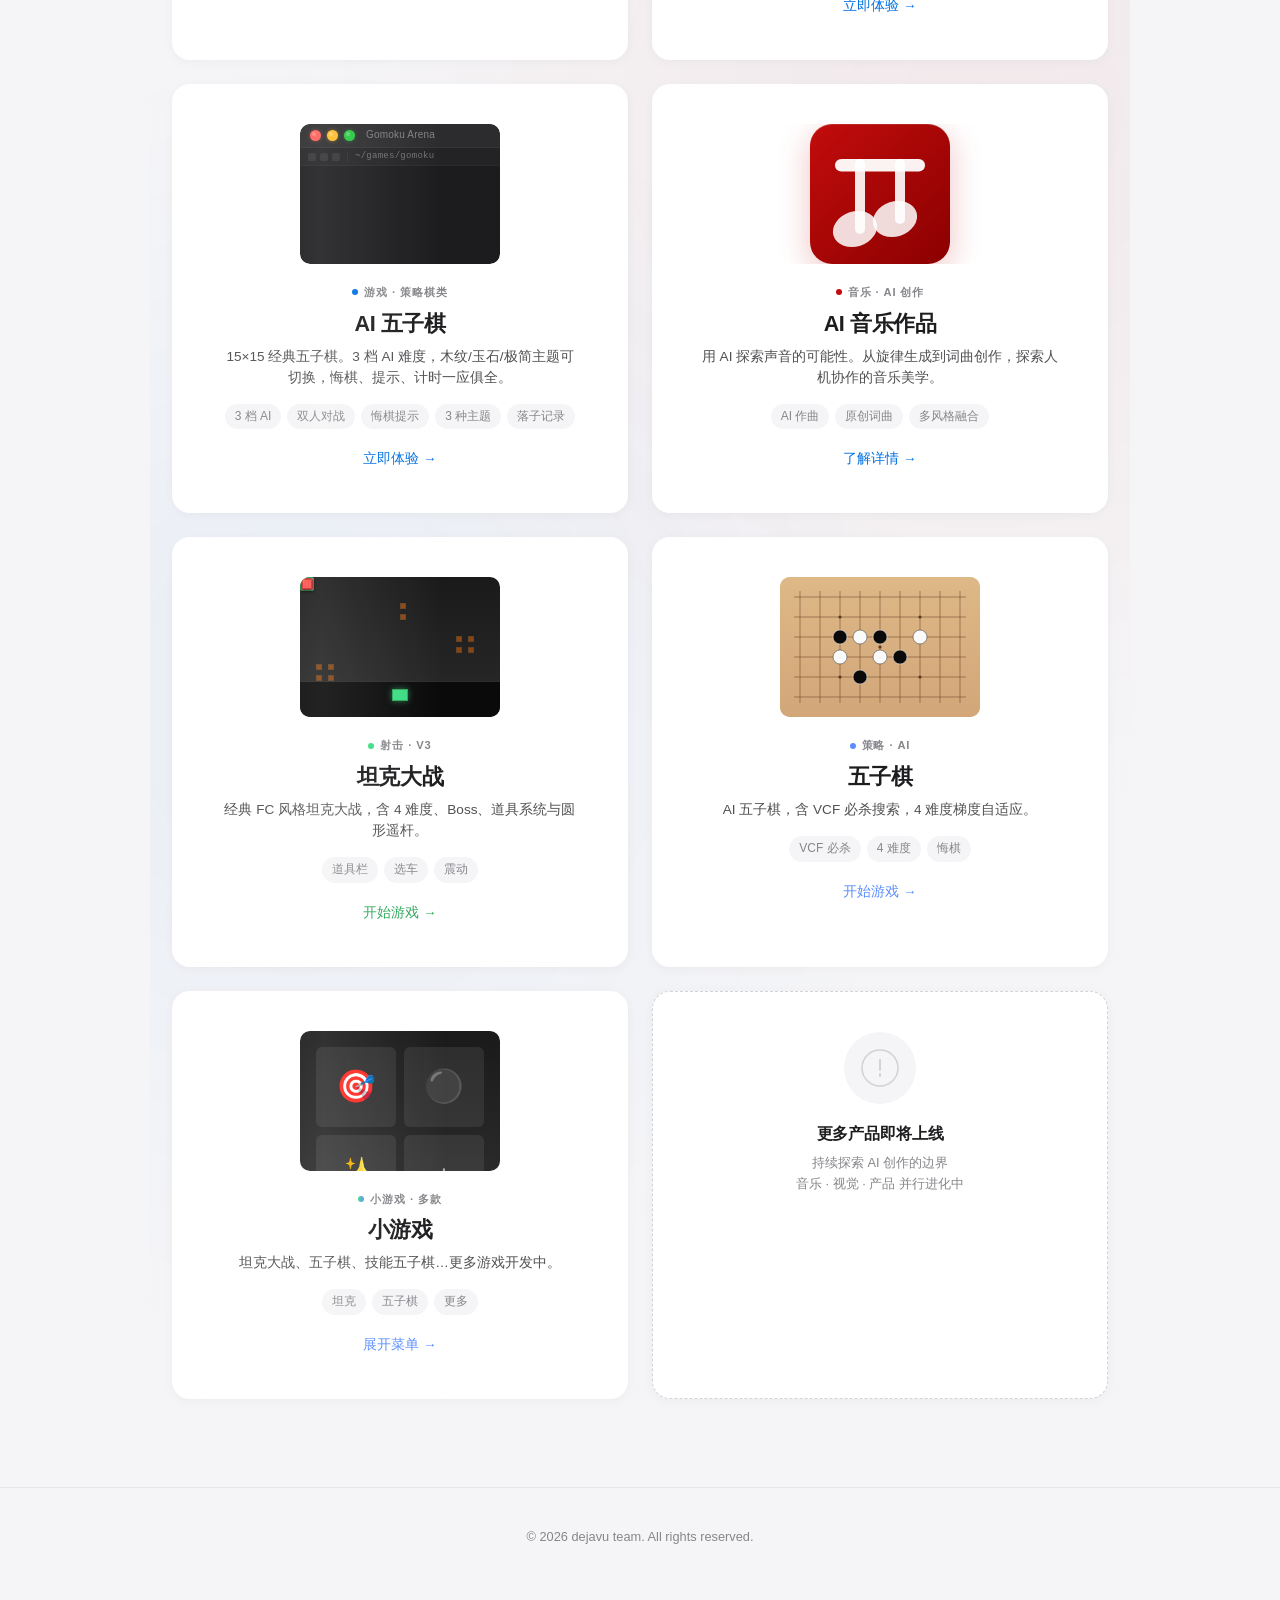
==== commit 2807c724: "fix(products): 保留'更多产品即将上线'占位卡 + 新增'小游戏'入口卡 按用户最新需求调整： - 之前 Phase B 把占位卡替换成了'小游戏'卡 - 现在保留占位卡（在末尾）+ 独" ====
--- a/index.html
+++ b/index.html
@@ -485,6 +485,18 @@
         </div>
         <span class="product-cta product-cta-games">展开菜单 →</span>
       </div>
+
+      <!-- 更多产品即将上线（占位） -->
+      <div class="product-card product-coming-soon" id="product-coming-soon">
+        <div class="coming-soon-icon">
+          <svg width="40" height="40" viewBox="0 0 40 40" fill="none" xmlns="http://www.w3.org/2000/svg">
+            <circle cx="20" cy="20" r="18" stroke="#d2d2d7" stroke-width="1.5"/>
+            <path d="M20 12v10M20 26v2" stroke="#d2d2d7" stroke-width="2" stroke-linecap="round"/>
+          </svg>
+        </div>
+        <div class="coming-soon-label">更多产品即将上线</div>
+        <p class="coming-soon-desc">持续探索 AI 创作的边界<br>音乐 · 视觉 · 产品 并行进化中</p>
+      </div>
     </div>
   </section>
 
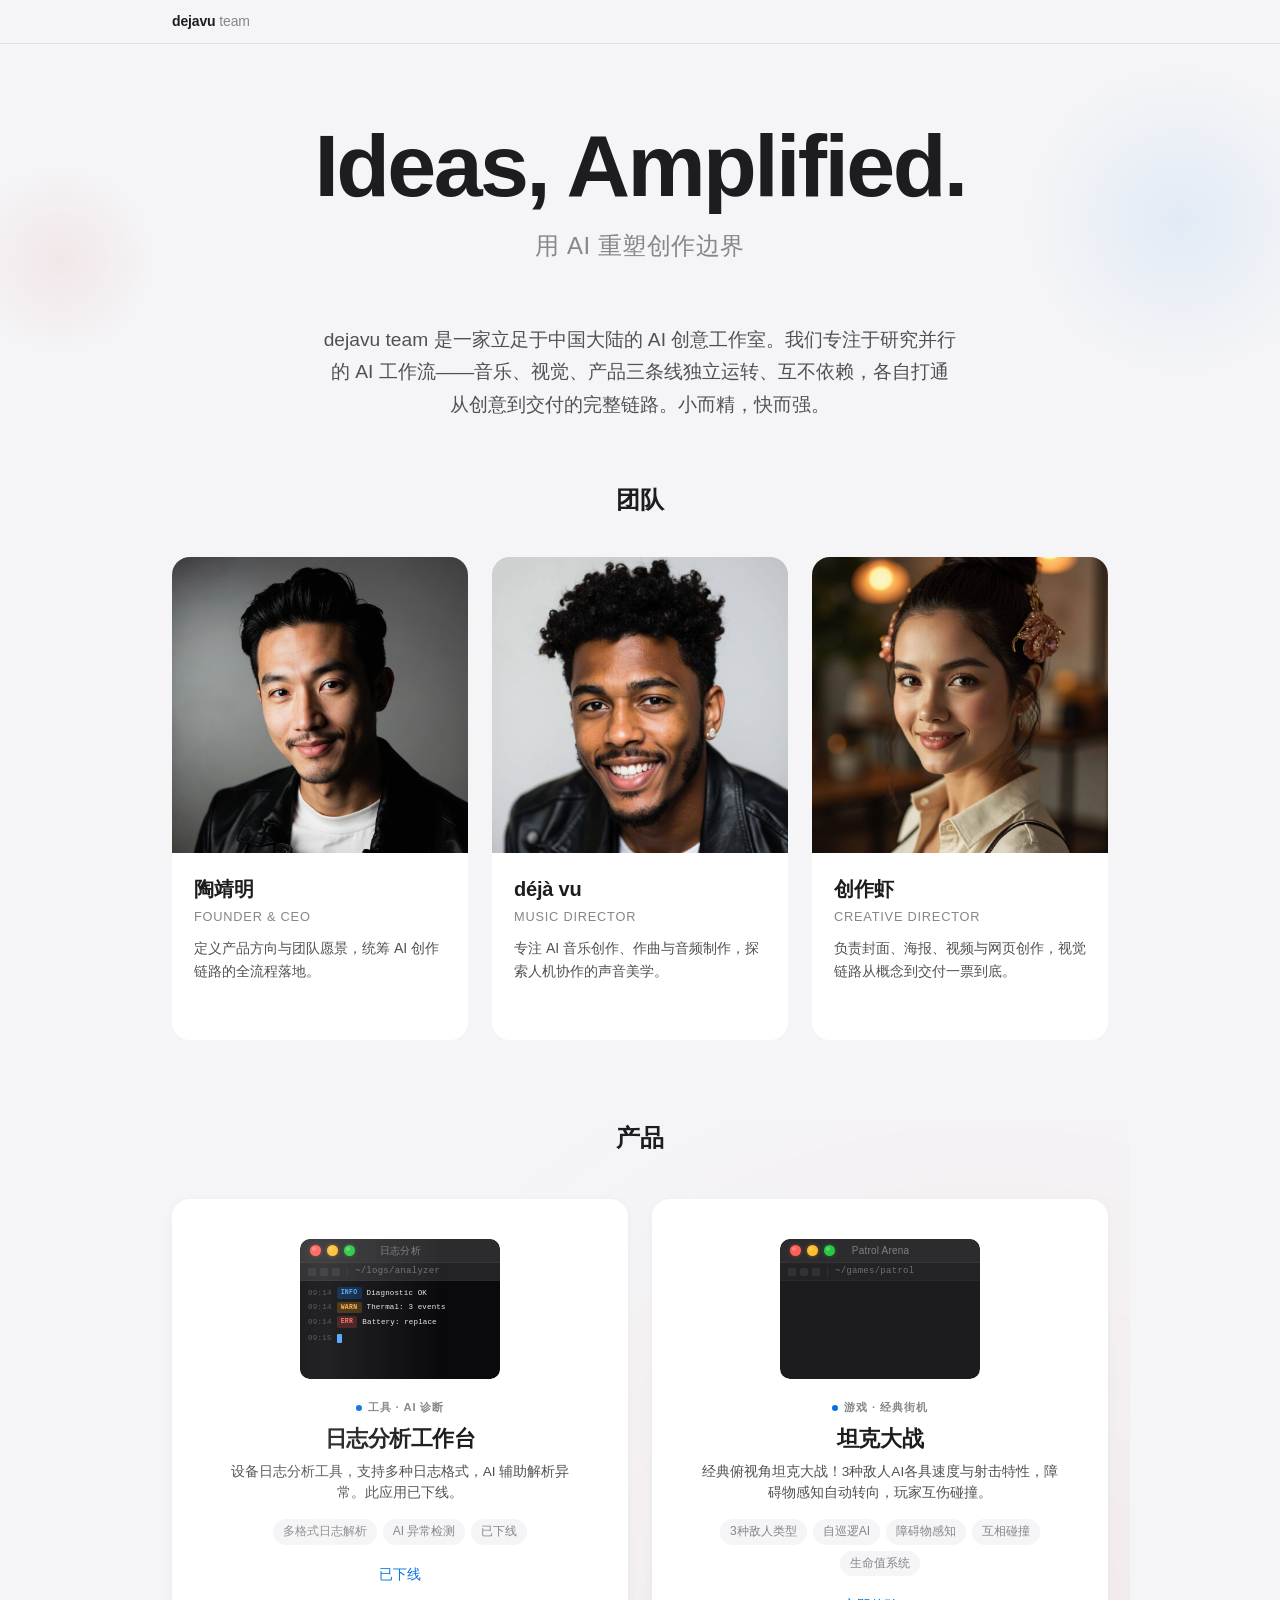
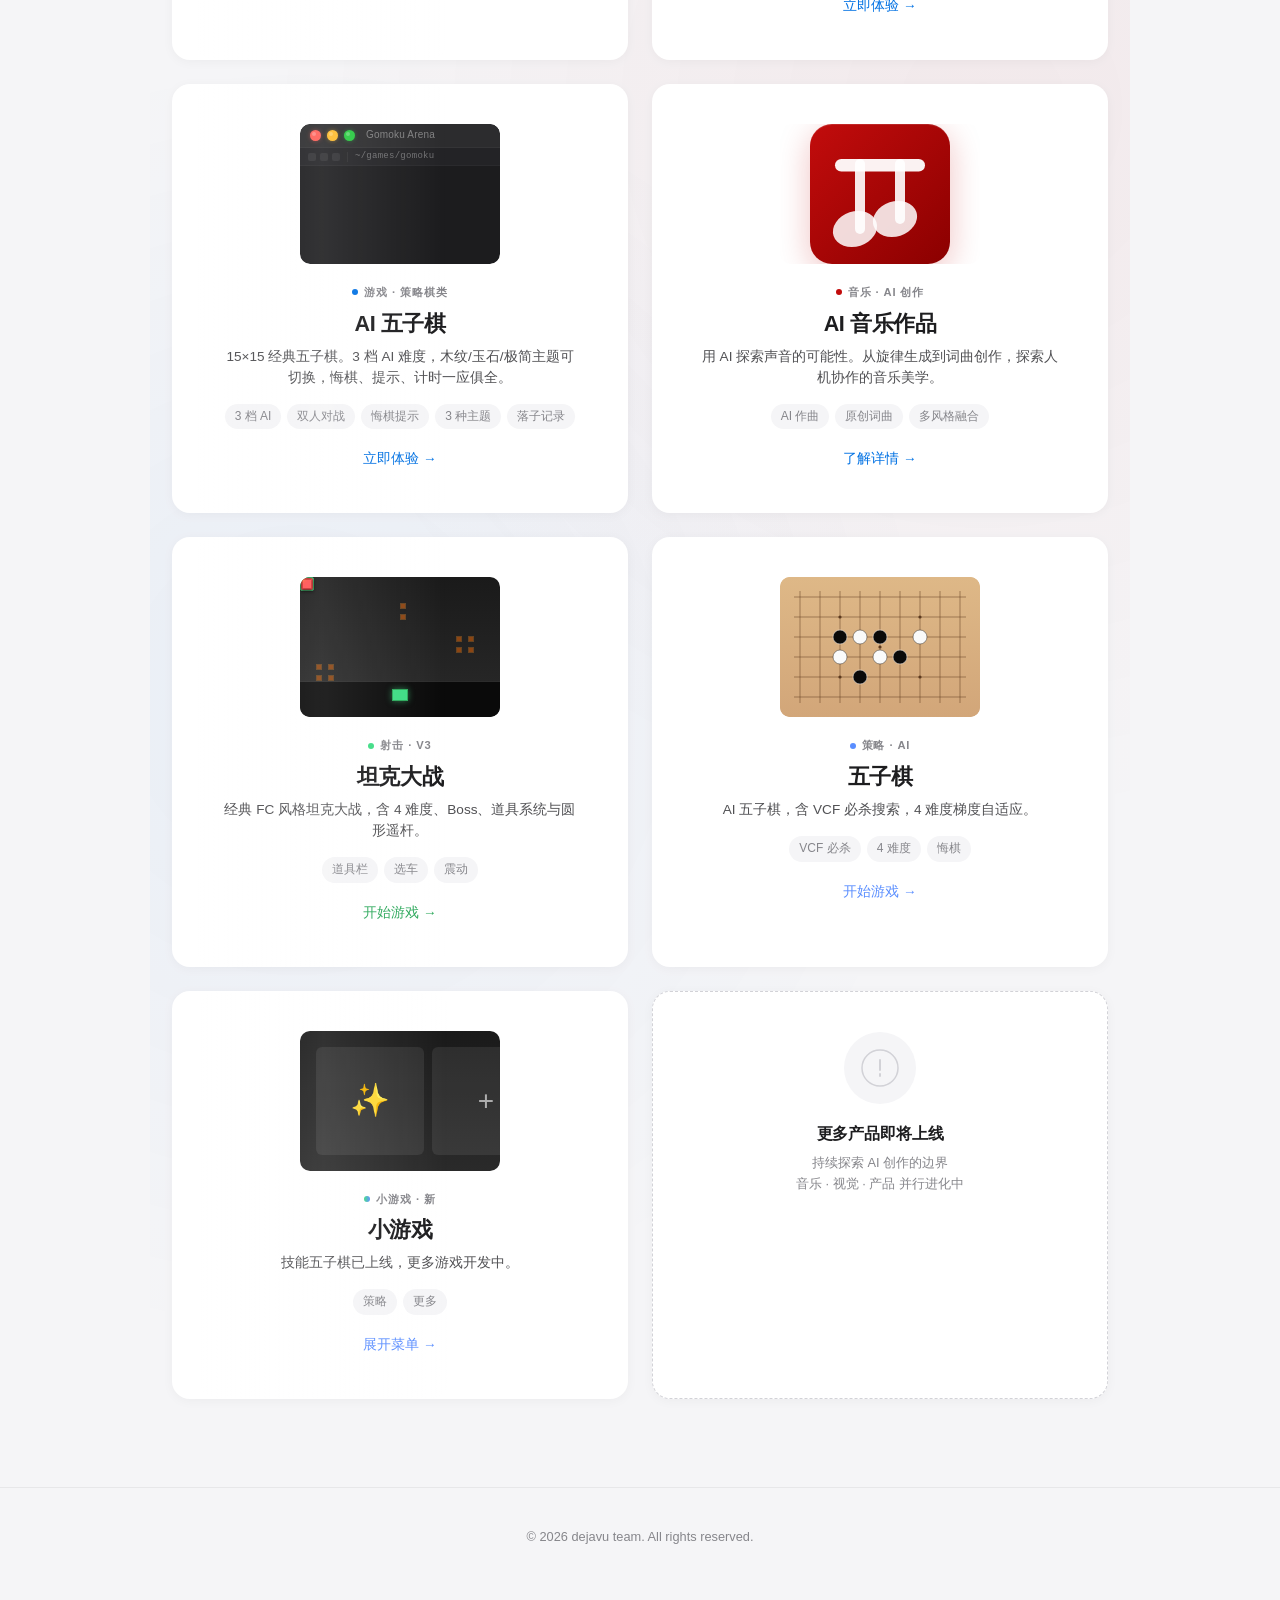
==== commit 6ba08bb7: "fix(games-menu): 去掉重复的坦克/五子棋菜单项，只留新游戏 问题：坦克大战和五子棋在产品区已是独立卡（点直接跳游戏）， 小游戏卡的二级菜单里又重复列了一次，用户觉得冗余。  修复：菜单" ====
--- a/index.html
+++ b/index.html
@@ -466,21 +466,18 @@
       <div class="product-card product-card-games" id="product-games" data-toggle="games-menu">
         <div class="product-mockup">
           <div class="games-mockup">
-            <div class="game-thumb" data-game="tank">🎯</div>
-            <div class="game-thumb" data-game="wuziqi">⚫</div>
             <div class="game-thumb" data-game="wuziqi-skill">✨</div>
             <div class="game-thumb game-thumb-more">+</div>
           </div>
         </div>
         <div class="product-tag">
           <span class="product-tag-dot product-tag-dot-games"></span>
-          小游戏 · 多款
+          小游戏 · 新
         </div>
         <h2 class="product-name">小游戏</h2>
-        <p class="product-desc">坦克大战、五子棋、技能五子棋…更多游戏开发中。</p>
+        <p class="product-desc">技能五子棋已上线，更多游戏开发中。</p>
         <div class="product-features">
-          <span>坦克</span>
-          <span>五子棋</span>
+          <span>策略</span>
           <span>更多</span>
         </div>
         <span class="product-cta product-cta-games">展开菜单 →</span>
@@ -602,29 +599,13 @@
         <h3>🎮 小游戏</h3>
       </div>
       <ul class="games-menu-list">
-        <li class="games-menu-item" data-game="tank">
-          <span class="games-menu-icon">🎯</span>
-          <div class="games-menu-info">
-            <span class="games-menu-name">坦克大战</span>
-            <span class="games-menu-tag">射击 · v3</span>
-          </div>
-          <span class="games-menu-badge">新</span>
-        </li>
-        <li class="games-menu-item" data-game="wuziqi">
-          <span class="games-menu-icon">⚫</span>
-          <div class="games-menu-info">
-            <span class="games-menu-name">五子棋</span>
-            <span class="games-menu-tag">策略 · AI</span>
-          </div>
-          <span class="games-menu-badge">新</span>
-        </li>
         <li class="games-menu-item" data-game="wuziqi-skill">
           <span class="games-menu-icon">✨</span>
           <div class="games-menu-info">
             <span class="games-menu-name">技能五子棋</span>
-            <span class="games-menu-tag">策略 · 即将上线</span>
-          </div>
-          <span class="games-menu-badge games-menu-badge-soon">敬请期待</span>
+            <span class="games-menu-tag">策略 · 10 技能 + 积分制</span>
+          </div>
+          <span class="games-menu-badge">新</span>
         </li>
         <li class="games-menu-item games-menu-item-more">
           <span class="games-menu-icon">➕</span>
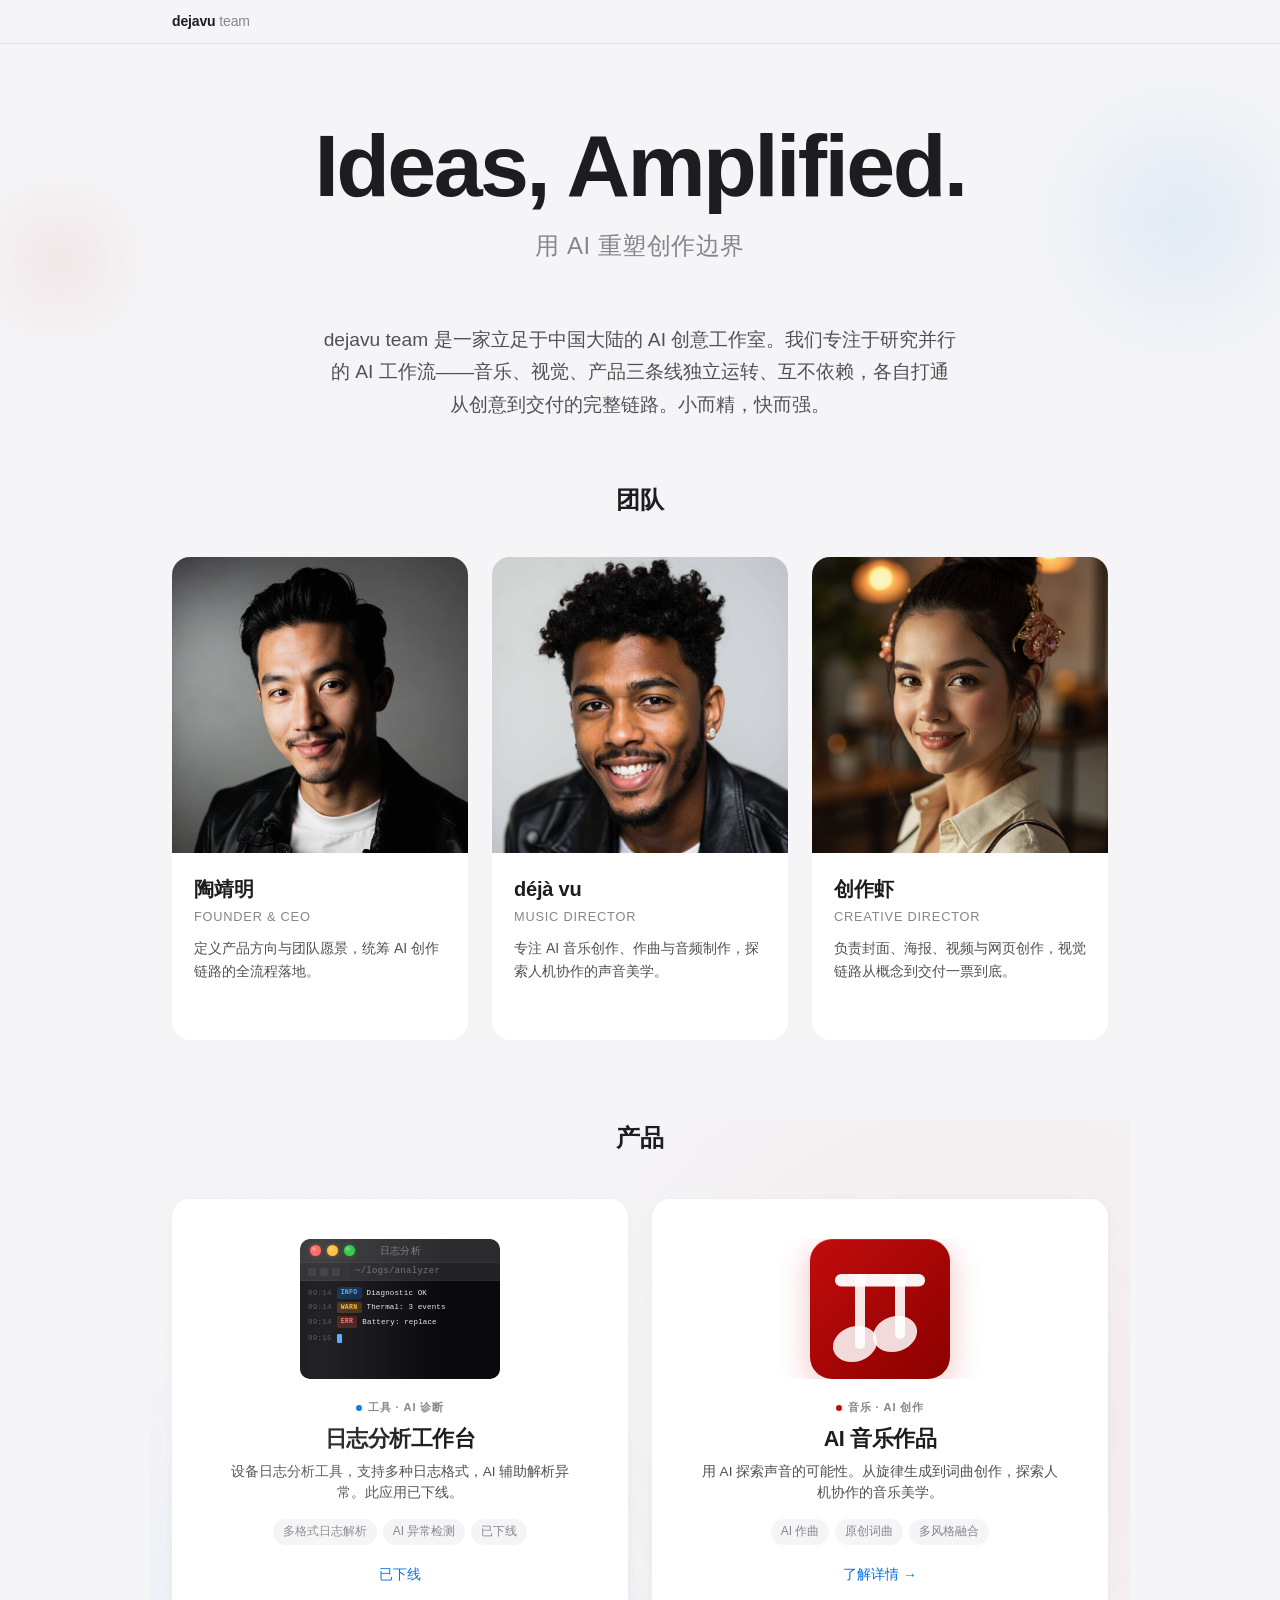
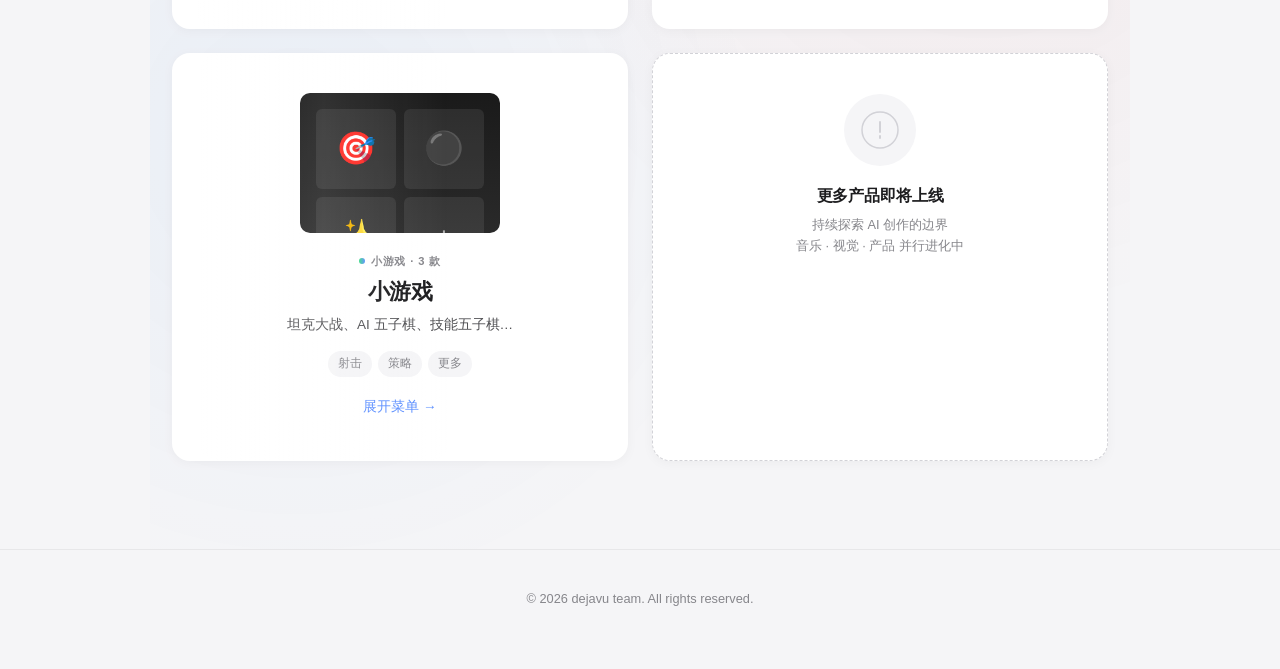
==== commit abf4bdf3: "fix(products): 坦克/五子棋统一进小游戏菜单 按用户最新要求：产品区不展示坦克/五子棋独立卡，所有游戏 都通过'小游戏'卡的二级菜单进入。  产品区 4 张：Apple日志（已下线）/ " ====
--- a/index.html
+++ b/index.html
@@ -223,104 +223,6 @@
         <span class="product-cta product-cta-disabled">已下线</span>
       </div>
 
-      <!-- AI 敌人巡逻游戏 -->
-      <a href="game.html" target="_blank" class="product-card" id="patrol-game-card">
-        <div class="product-mockup">
-          <div class="product-window patrol-window">
-            <div class="window-bar">
-              <span class="window-dot dot-red"></span>
-              <span class="window-dot dot-yellow"></span>
-              <span class="window-dot dot-green"></span>
-              <span class="window-title">Patrol Arena</span>
-              <span class="window-bar-spacer"></span>
-            </div>
-            <div class="window-toolbar">
-              <span class="toolbar-btn"></span>
-              <span class="toolbar-btn"></span>
-              <span class="toolbar-btn"></span>
-              <span class="toolbar-sep"></span>
-              <span class="toolbar-path">~/games/patrol</span>
-            </div>
-            <div class="patrol-arena">
-              <!-- 障碍物 -->
-              <div class="obstacle obs-1"></div>
-              <div class="obstacle obs-2"></div>
-              <div class="obstacle obs-3"></div>
-              <div class="obstacle obs-4"></div>
-              <!-- 玩家基地 -->
-              <div class="player-base"></div>
-              <!-- 3种敌人 -->
-              <div class="enemy-unit enemy-fast"></div>
-              <div class="enemy-unit enemy-med"></div>
-              <div class="enemy-unit enemy-slow"></div>
-            </div>
-          </div>
-        </div>
-        <div class="product-tag">
-          <span class="product-tag-dot"></span>
-          游戏 · 经典街机
-        </div>
-        <h2 class="product-name">坦克大战</h2>
-        <p class="product-desc">经典俯视角坦克大战！3种敌人AI各具速度与射击特性，障碍物感知自动转向，玩家互伤碰撞。</p>
-        <div class="product-features">
-          <span>3种敌人类型</span>
-          <span>自巡逻AI</span>
-          <span>障碍物感知</span>
-          <span>互相碰撞</span>
-          <span>生命值系统</span>
-        </div>
-        <span class="product-cta">立即体验 →</span>
-      </a>
-
-      <!-- AI 五子棋 -->
-      <a href="wuziqi/" target="_blank" class="product-card" id="gomoku-card">
-        <div class="product-mockup">
-          <div class="product-window gomoku-window">
-            <div class="window-bar">
-              <span class="window-dot dot-red"></span>
-              <span class="window-dot dot-yellow"></span>
-              <span class="window-dot dot-green"></span>
-              <span class="window-title">Gomoku Arena</span>
-              <span class="window-bar-spacer"></span>
-            </div>
-            <div class="window-toolbar">
-              <span class="toolbar-btn"></span>
-              <span class="toolbar-btn"></span>
-              <span class="toolbar-btn"></span>
-              <span class="toolbar-sep"></span>
-              <span class="toolbar-path">~/games/gomoku</span>
-            </div>
-            <div class="gomoku-arena">
-              <!-- 棋盘网格（15x15 简化预览） -->
-              <div class="g-grid"></div>
-              <!-- 棋子 -->
-              <div class="g-piece g-piece-b" style="top:38%;left:42%"></div>
-              <div class="g-piece g-piece-w" style="top:46%;left:50%"></div>
-              <div class="g-piece g-piece-b" style="top:54%;left:46%"></div>
-              <div class="g-piece g-piece-w" style="top:54%;left:54%"></div>
-              <div class="g-piece g-piece-b" style="top:62%;left:50%"></div>
-              <!-- 胜利高亮 -->
-              <div class="g-win-line"></div>
-            </div>
-          </div>
-        </div>
-        <div class="product-tag">
-          <span class="product-tag-dot"></span>
-          游戏 · 策略棋类
-        </div>
-        <h2 class="product-name">AI 五子棋</h2>
-        <p class="product-desc">15×15 经典五子棋。3 档 AI 难度，木纹/玉石/极简主题可切换，悔棋、提示、计时一应俱全。</p>
-        <div class="product-features">
-          <span>3 档 AI</span>
-          <span>双人对战</span>
-          <span>悔棋提示</span>
-          <span>3 种主题</span>
-          <span>落子记录</span>
-        </div>
-        <span class="product-cta">立即体验 →</span>
-      </a>
-
-      <!-- AI 音乐作品 -->
       <div class="product-card product-card-music" id="music-product-card">
         <div class="product-mockup">
           <div class="music-icon-frame">
@@ -360,123 +262,23 @@
         <span class="product-cta">了解详情 →</span>
       </div>
 
-      <!-- 坦克大战 -->
-      <a href="games/tank/index.html" class="product-card product-card-tank" target="_blank" rel="noopener">
-        <div class="product-mockup">
-          <div class="tank-mockup">
-            <div class="tank-ground"></div>
-            <div class="tank-bricks">
-              <span style="left:8%;top:62%;"></span>
-              <span style="left:8%;top:70%;"></span>
-              <span style="left:14%;top:62%;"></span>
-              <span style="left:14%;top:70%;"></span>
-              <span style="left:78%;top:42%;"></span>
-              <span style="left:78%;top:50%;"></span>
-              <span style="left:84%;top:42%;"></span>
-              <span style="left:84%;top:50%;"></span>
-              <span style="left:50%;top:18%;"></span>
-              <span style="left:50%;top:26%;"></span>
-            </div>
-            <div class="tank-base"></div>
-            <div class="tank-player"></div>
-            <div class="tank-enemy enemy-1"></div>
-            <div class="tank-enemy enemy-2"></div>
-            <div class="tank-bullet bullet-1"></div>
-            <div class="tank-bullet bullet-2"></div>
-          </div>
-        </div>
-        <div class="product-tag">
-          <span class="product-tag-dot product-tag-dot-tank"></span>
-          射击 · v3
-        </div>
-        <h2 class="product-name">坦克大战</h2>
-        <p class="product-desc">经典 FC 风格坦克大战，含 4 难度、Boss、道具系统与圆形遥杆。</p>
-        <div class="product-features">
-          <span>道具栏</span>
-          <span>选车</span>
-          <span>震动</span>
-        </div>
-        <span class="product-cta product-cta-tank">开始游戏 →</span>
-      </a>
-
-      <!-- 五子棋 -->
-      <a href="games/wuziqi/index.html" class="product-card product-card-wuziqi" target="_blank" rel="noopener">
-        <div class="product-mockup">
-          <svg class="wuziqi-mockup" viewBox="0 0 200 140" preserveAspectRatio="xMidYMid meet">
-            <!-- background wood -->
-            <rect x="0" y="0" width="200" height="140" fill="url(#wzWood)"/>
-            <!-- grid (11 lines for 10x10) -->
-            <g class="grid">
-              <!-- vertical -->
-              <line x1="20" y1="14" x2="20" y2="126"/>
-              <line x1="40" y1="14" x2="40" y2="126"/>
-              <line x1="60" y1="14" x2="60" y2="126"/>
-              <line x1="80" y1="14" x2="80" y2="126"/>
-              <line x1="100" y1="14" x2="100" y2="126"/>
-              <line x1="120" y1="14" x2="120" y2="126"/>
-              <line x1="140" y1="14" x2="140" y2="126"/>
-              <line x1="160" y1="14" x2="160" y2="126"/>
-              <line x1="180" y1="14" x2="180" y2="126"/>
-              <!-- horizontal -->
-              <line x1="14" y1="20" x2="186" y2="20"/>
-              <line x1="14" y1="40" x2="186" y2="40"/>
-              <line x1="14" y1="60" x2="186" y2="60"/>
-              <line x1="14" y1="80" x2="186" y2="80"/>
-              <line x1="14" y1="100" x2="186" y2="100"/>
-              <line x1="14" y1="120" x2="186" y2="120"/>
-            </g>
-            <!-- star points -->
-            <circle cx="60" cy="40" r="1.6" fill="#5c3a1e"/>
-            <circle cx="140" cy="40" r="1.6" fill="#5c3a1e"/>
-            <circle cx="60" cy="100" r="1.6" fill="#5c3a1e"/>
-            <circle cx="140" cy="100" r="1.6" fill="#5c3a1e"/>
-            <circle cx="100" cy="70" r="1.6" fill="#5c3a1e"/>
-            <!-- stones (positions chosen to look like mid-game) -->
-            <circle class="stone-black" cx="60" cy="60" r="7"/>
-            <circle class="stone-white" cx="80" cy="60" r="7"/>
-            <circle class="stone-black" cx="100" cy="60" r="7"/>
-            <circle class="stone-white" cx="100" cy="80" r="7"/>
-            <circle class="stone-black" cx="120" cy="80" r="7"/>
-            <circle class="stone-white" cx="60" cy="80" r="7"/>
-            <circle class="stone-black" cx="80" cy="100" r="7"/>
-            <circle class="stone-white" cx="140" cy="60" r="7"/>
-            <defs>
-              <linearGradient id="wzWood" x1="0" y1="0" x2="0" y2="1">
-                <stop offset="0%" stop-color="#deb887"/>
-                <stop offset="100%" stop-color="#d2a679"/>
-              </linearGradient>
-            </defs>
-          </svg>
-        </div>
-        <div class="product-tag">
-          <span class="product-tag-dot product-tag-dot-wuziqi"></span>
-          策略 · AI
-        </div>
-        <h2 class="product-name">五子棋</h2>
-        <p class="product-desc">AI 五子棋，含 VCF 必杀搜索，4 难度梯度自适应。</p>
-        <div class="product-features">
-          <span>VCF 必杀</span>
-          <span>4 难度</span>
-          <span>悔棋</span>
-        </div>
-        <span class="product-cta product-cta-wuziqi">开始游戏 →</span>
-      </a>
-
-      <!-- 小游戏（二级菜单入口） -->
       <div class="product-card product-card-games" id="product-games" data-toggle="games-menu">
         <div class="product-mockup">
           <div class="games-mockup">
+            <div class="game-thumb" data-game="tank">🎯</div>
+            <div class="game-thumb" data-game="wuziqi">⚫</div>
             <div class="game-thumb" data-game="wuziqi-skill">✨</div>
             <div class="game-thumb game-thumb-more">+</div>
           </div>
         </div>
         <div class="product-tag">
           <span class="product-tag-dot product-tag-dot-games"></span>
-          小游戏 · 新
+          小游戏 · 3 款
         </div>
         <h2 class="product-name">小游戏</h2>
-        <p class="product-desc">技能五子棋已上线，更多游戏开发中。</p>
+        <p class="product-desc">坦克大战、AI 五子棋、技能五子棋…</p>
         <div class="product-features">
+          <span>射击</span>
           <span>策略</span>
           <span>更多</span>
         </div>
@@ -599,6 +401,20 @@
         <h3>🎮 小游戏</h3>
       </div>
       <ul class="games-menu-list">
+        <li class="games-menu-item" data-game="tank">
+          <span class="games-menu-icon">🎯</span>
+          <div class="games-menu-info">
+            <span class="games-menu-name">坦克大战</span>
+            <span class="games-menu-tag">射击 · 4 难度 + Boss</span>
+          </div>
+        </li>
+        <li class="games-menu-item" data-game="wuziqi">
+          <span class="games-menu-icon">⚫</span>
+          <div class="games-menu-info">
+            <span class="games-menu-name">AI 五子棋</span>
+            <span class="games-menu-tag">策略 · VCF 必杀 + 4 难度</span>
+          </div>
+        </li>
         <li class="games-menu-item" data-game="wuziqi-skill">
           <span class="games-menu-icon">✨</span>
           <div class="games-menu-info">
